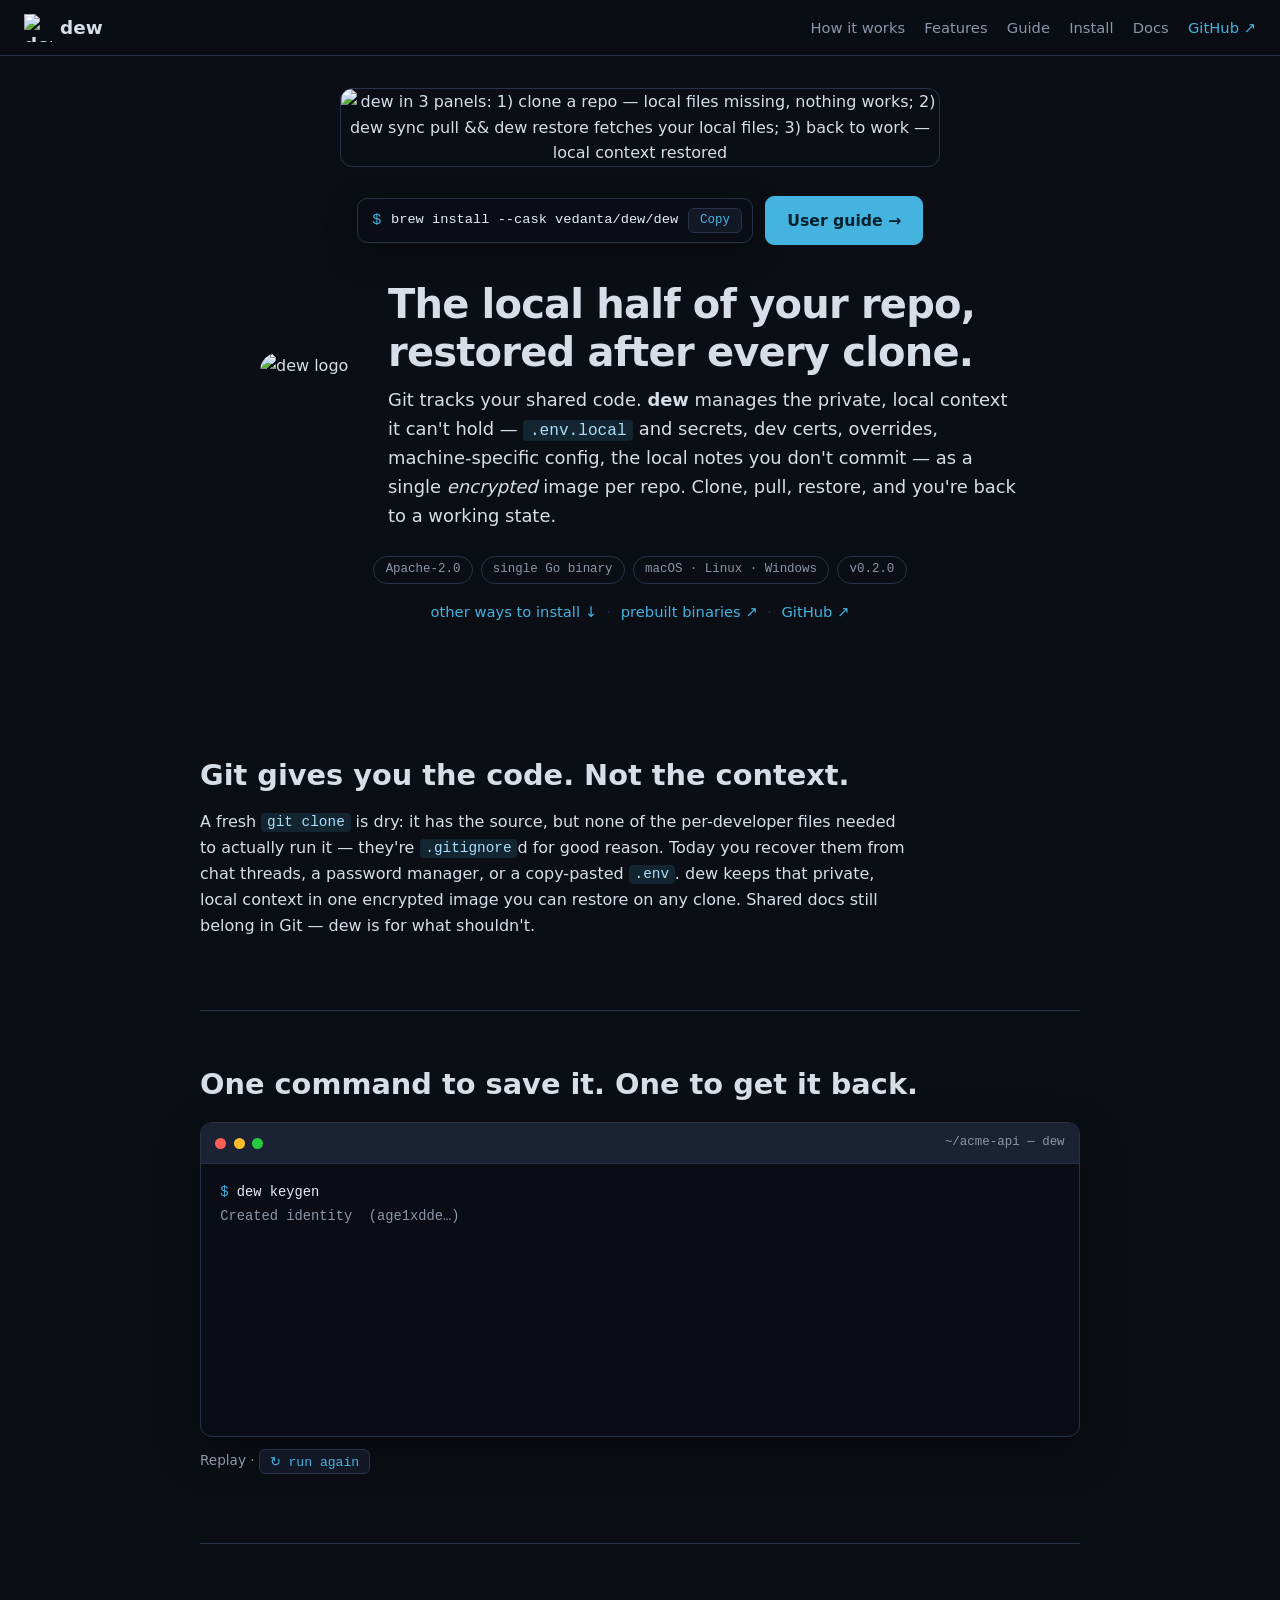
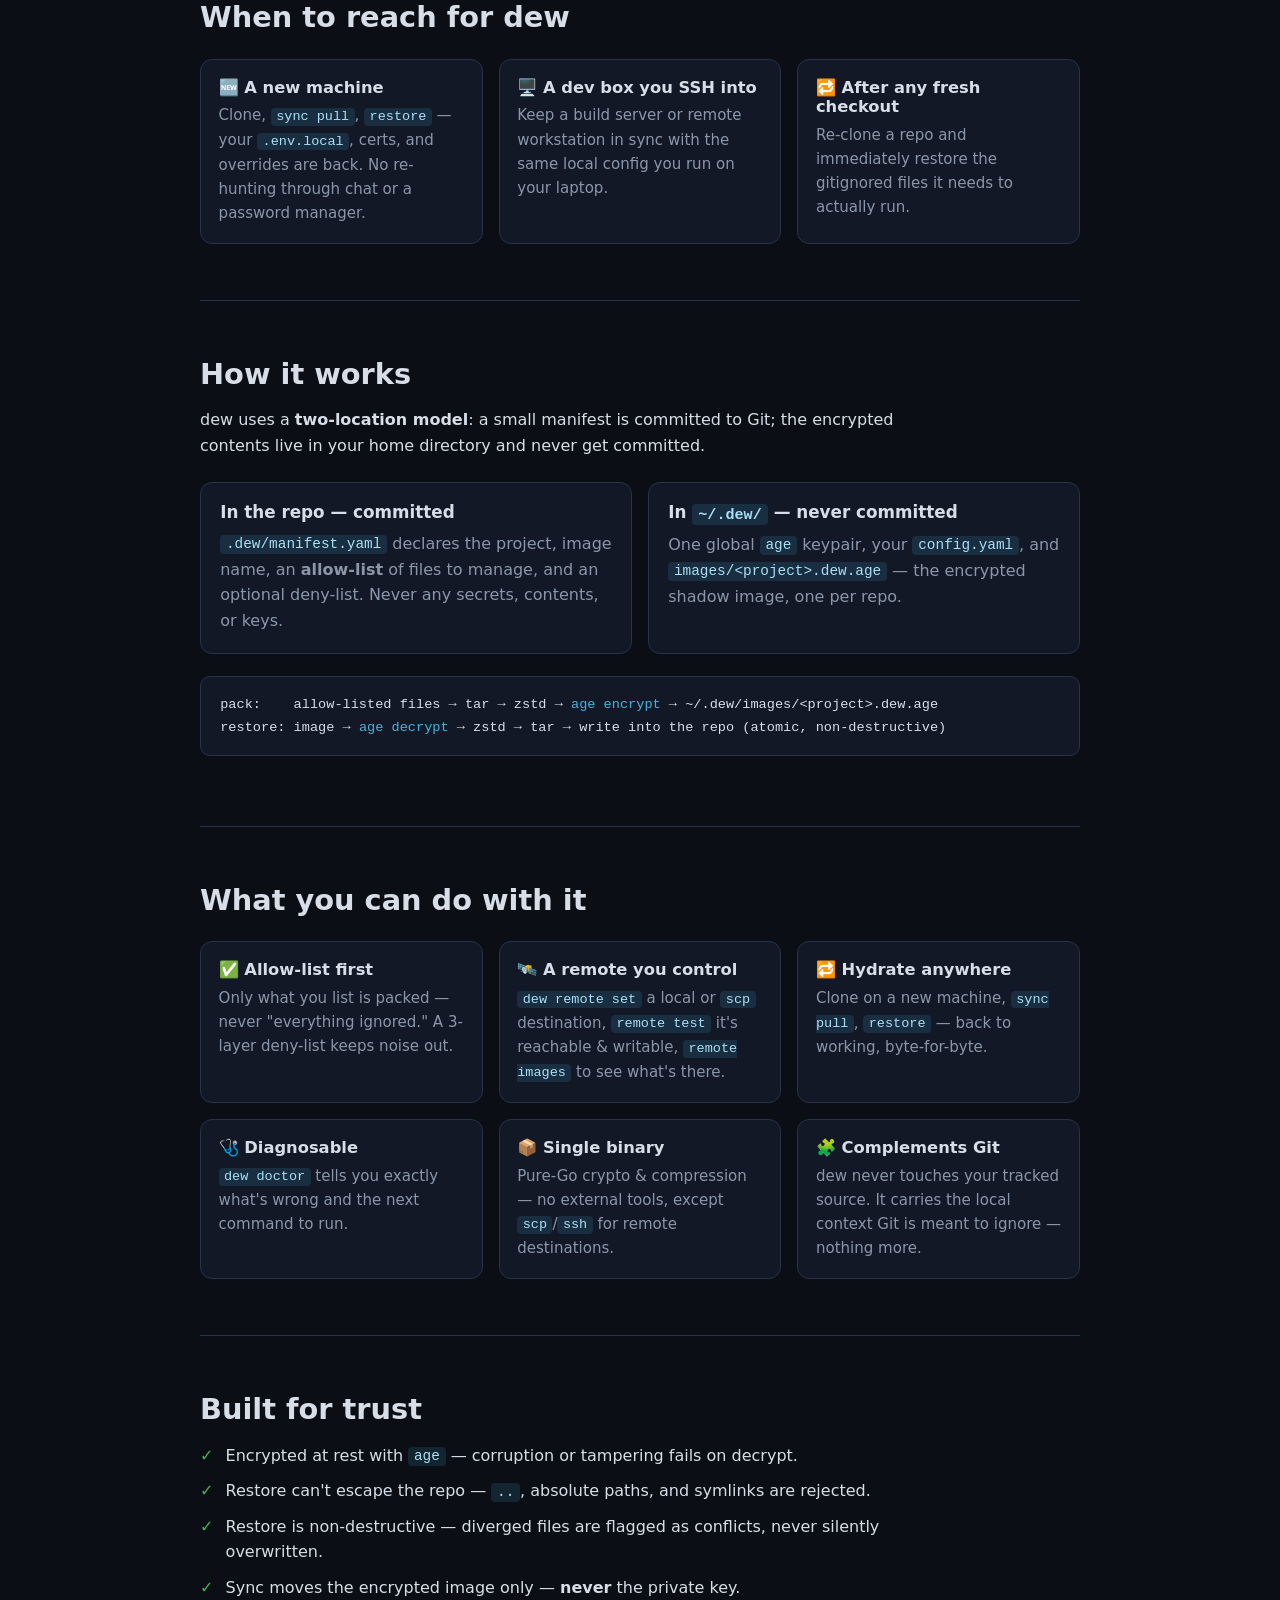
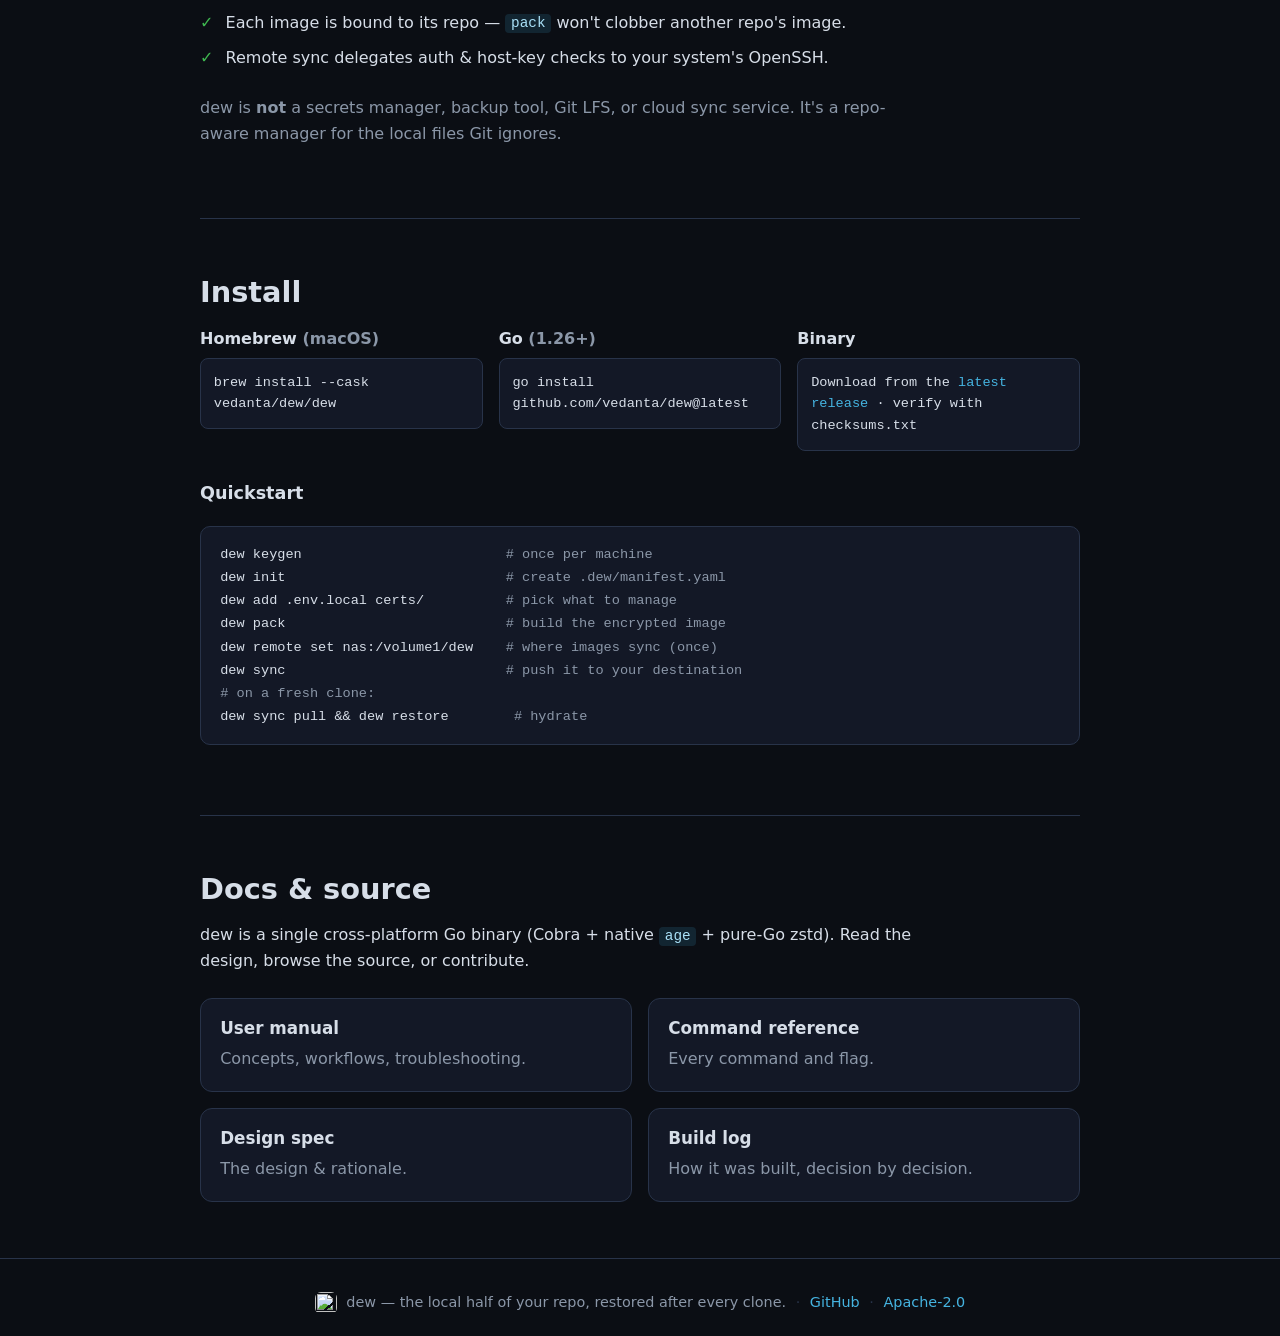
==== site/index.html @ e2c322eb "docs/site: calibrated "what dew manages" framing + when-to-use + clarity pass Apply the documentatio" ====
<!DOCTYPE html>
<html lang="en">
<head>
<meta charset="utf-8">
<meta name="viewport" content="width=device-width, initial-scale=1">
<title>dew — the local half of your repo, restored after every clone</title>
<meta name="description" content="dew is a local-first CLI that manages the private repository state Git intentionally ignores — .env.local, dev certs, overrides — as a single encrypted image per repo, so a fresh clone can be hydrated back to a working state.">
<meta property="og:title" content="dew — the local half of your repo">
<meta property="og:description" content="Manage the private local files Git intentionally ignores. Clone, sync pull, restore — fully hydrated.">
<meta property="og:image" content="assets/comic.png">
<meta property="og:type" content="website">
<link rel="icon" href="assets/dew.png">
<link rel="stylesheet" href="style.css">
</head>
<body>

<header class="nav">
  <a class="brand" href="#top">
    <img src="assets/dew.png" alt="dew" width="28" height="28">
    <span>dew</span>
  </a>
  <nav class="nav-links">
    <a href="#how">How it works</a>
    <a href="#features">Features</a>
    <a href="guide.html">Guide</a>
    <a href="#install">Install</a>
    <a href="#docs">Docs</a>
    <a class="ghost" href="https://github.com/vedanta/dew">GitHub ↗</a>
  </nav>
</header>

<main id="top">

  <!-- Hero: comic → buttons → logo + pitch -->
  <section class="hero">
    <img class="hero-comic" src="assets/comic.png" alt="dew in 3 panels: 1) clone a repo — local files missing, nothing works; 2) dew sync pull && dew restore fetches your local files; 3) back to work — local context restored">

    <div class="hero-cta">
      <div class="install-banner" role="group" aria-label="Install on macOS with Homebrew">
        <span class="ib-prompt">$</span>
        <code class="ib-cmd">brew install --cask vedanta/dew/dew</code>
        <button class="copy-btn" type="button" data-copy="brew install --cask vedanta/dew/dew" aria-label="Copy install command">Copy</button>
      </div>
      <a class="btn primary" href="guide.html">User guide →</a>
    </div>

    <div class="hero-id">
      <img class="hero-logo" src="assets/dew.png" alt="dew logo" width="104" height="104">
      <div class="hero-id-text">
        <h1>The local half of your repo,<br>restored after every clone.</h1>
        <p class="lede">
          Git tracks your shared code. <strong>dew</strong> manages the private,
          local context it can't hold — <code>.env.local</code> and secrets, dev
          certs, overrides, machine-specific config, the local notes you don't
          commit — as a single <em>encrypted</em> image per repo. Clone, pull,
          restore, and you're back to a working state.
        </p>
      </div>
    </div>

    <p class="badges">
      <span class="pill">Apache-2.0</span>
      <span class="pill">single Go binary</span>
      <span class="pill">macOS · Linux · Windows</span>
      <span class="pill" id="version-pill">v0.2.0</span>
    </p>
    <p class="hero-sub">
      <a href="#install">other ways to install ↓</a>
      <span class="dot">·</span>
      <a href="https://github.com/vedanta/dew/releases/latest">prebuilt binaries ↗</a>
      <span class="dot">·</span>
      <a href="https://github.com/vedanta/dew">GitHub ↗</a>
    </p>
  </section>

  <!-- Problem → solution -->
  <section class="band">
    <h2>Git gives you the code. Not the context.</h2>
    <p class="prose">
      A fresh <code>git clone</code> is dry: it has the source, but none of the
      per-developer files needed to actually run it — they're
      <code>.gitignore</code>d for good reason. Today you recover them from chat
      threads, a password manager, or a copy-pasted <code>.env</code>. dew keeps that
      private, local context in one encrypted image you can restore on any clone.
      Shared docs still belong in Git — dew is for what shouldn't.
    </p>
  </section>

  <!-- Terminal demo -->
  <section class="demo">
    <h2>One command to save it. One to get it back.</h2>
    <div class="terminal" id="demo" aria-label="dew workflow demo">
      <div class="term-bar"><span></span><span></span><span></span><span class="term-title">~/acme-api — dew</span></div>
      <pre class="term-body" data-lines='[
        {"p":"$ ","t":"dew keygen","c":"cmd"},
        {"t":"Created identity  (age1xdde…)","c":"out"},
        {"p":"$ ","t":"dew init && dew add .env.local certs/","c":"cmd"},
        {"t":"Created .dew/manifest.yaml  ·  added .env.local  ·  added certs/","c":"out"},
        {"p":"$ ","t":"dew pack","c":"cmd"},
        {"t":"Packed 4 paths → ~/.dew/images/acme-api.dew.age","c":"out"},
        {"p":"$ ","t":"dew remote set nas:/volume1/dew && dew sync","c":"cmd"},
        {"t":"Remote set to nas:/volume1/dew","c":"out"},
        {"t":"Pushed acme-api.dew.age → nas:/volume1/dew","c":"out"},
        {"t":"","c":"gap"},
        {"t":"# … on a fresh clone, another machine","c":"comment"},
        {"p":"$ ","t":"dew sync pull && dew restore","c":"cmd"},
        {"t":"Pulled acme-api.dew.age  ·  Restored: 4 written","c":"out"},
        {"p":"$ ","t":"dew doctor","c":"cmd"},
        {"t":"Repository fully hydrated.","c":"ok"}
      ]'></pre>
    </div>
    <p class="demo-note">Replay · <button class="replay" id="replay" type="button">↻ run again</button></p>
  </section>

  <!-- When to use it -->
  <section class="band">
    <h2>When to reach for dew</h2>
    <div class="grid">
      <div class="feature"><h3>🆕 A new machine</h3><p>Clone, <code>sync pull</code>, <code>restore</code> — your <code>.env.local</code>, certs, and overrides are back. No re-hunting through chat or a password manager.</p></div>
      <div class="feature"><h3>🖥️ A dev box you SSH into</h3><p>Keep a build server or remote workstation in sync with the same local config you run on your laptop.</p></div>
      <div class="feature"><h3>🔁 After any fresh checkout</h3><p>Re-clone a repo and immediately restore the gitignored files it needs to actually run.</p></div>
    </div>
  </section>

  <!-- How it works -->
  <section id="how" class="band">
    <h2>How it works</h2>
    <p class="prose">
      dew uses a <strong>two-location model</strong>: a small manifest is committed to
      Git; the encrypted contents live in your home directory and never get committed.
    </p>
    <div class="two-col">
      <div class="card">
        <h3>In the repo — committed</h3>
        <p><code>.dew/manifest.yaml</code> declares the project, image name, an
        <strong>allow-list</strong> of files to manage, and an optional deny-list.
        Never any secrets, contents, or keys.</p>
      </div>
      <div class="card">
        <h3>In <code>~/.dew/</code> — never committed</h3>
        <p>One global <code>age</code> keypair, your <code>config.yaml</code>, and
        <code>images/&lt;project&gt;.dew.age</code> — the encrypted shadow image, one per repo.</p>
      </div>
    </div>
    <pre class="pipeline">pack:    allow-listed files → tar → zstd → <span class="accent">age encrypt</span> → ~/.dew/images/&lt;project&gt;.dew.age
restore: image → <span class="accent">age decrypt</span> → zstd → tar → write into the repo (atomic, non-destructive)</pre>
  </section>

  <!-- Features -->
  <section id="features" class="band">
    <h2>What you can do with it</h2>
    <div class="grid">
      <div class="feature"><h3>✅ Allow-list first</h3><p>Only what you list is packed — never "everything ignored." A 3-layer deny-list keeps noise out.</p></div>
      <div class="feature"><h3>🛰️ A remote you control</h3><p><code>dew remote set</code> a local or <code>scp</code> destination, <code>remote test</code> it's reachable &amp; writable, <code>remote images</code> to see what's there.</p></div>
      <div class="feature"><h3>🔁 Hydrate anywhere</h3><p>Clone on a new machine, <code>sync pull</code>, <code>restore</code> — back to working, byte-for-byte.</p></div>
      <div class="feature"><h3>🩺 Diagnosable</h3><p><code>dew doctor</code> tells you exactly what's wrong and the next command to run.</p></div>
      <div class="feature"><h3>📦 Single binary</h3><p>Pure-Go crypto &amp; compression — no external tools, except <code>scp</code>/<code>ssh</code> for remote destinations.</p></div>
      <div class="feature"><h3>🧩 Complements Git</h3><p>dew never touches your tracked source. It carries the local context Git is meant to ignore — nothing more.</p></div>
    </div>
  </section>

  <!-- Security -->
  <section id="security" class="band security">
    <h2>Built for trust</h2>
    <ul class="checks">
      <li>Encrypted at rest with <code>age</code> — corruption or tampering fails on decrypt.</li>
      <li>Restore can't escape the repo — <code>..</code>, absolute paths, and symlinks are rejected.</li>
      <li>Restore is non-destructive — diverged files are flagged as conflicts, never silently overwritten.</li>
      <li>Sync moves the encrypted image only — <strong>never</strong> the private key.</li>
      <li>Each image is bound to its repo — <code>pack</code> won't clobber another repo's image.</li>
      <li>Remote sync delegates auth &amp; host-key checks to your system's OpenSSH.</li>
    </ul>
    <p class="prose muted">dew is <strong>not</strong> a secrets manager, backup tool, Git LFS, or cloud sync service. It's a repo-aware manager for the local files Git ignores.</p>
  </section>

  <!-- Install -->
  <section id="install" class="band">
    <h2>Install</h2>
    <div class="install-grid">
      <div class="install">
        <h3>Homebrew <span class="muted">(macOS)</span></h3>
        <pre>brew install --cask vedanta/dew/dew</pre>
      </div>
      <div class="install">
        <h3>Go <span class="muted">(1.26+)</span></h3>
        <pre>go install github.com/vedanta/dew@latest</pre>
      </div>
      <div class="install">
        <h3>Binary</h3>
        <pre>Download from the <a href="https://github.com/vedanta/dew/releases/latest">latest release</a> · verify with checksums.txt</pre>
      </div>
    </div>
    <h3 class="qs">Quickstart</h3>
    <pre class="pipeline">dew keygen                         <span class="comment"># once per machine</span>
dew init                           <span class="comment"># create .dew/manifest.yaml</span>
dew add .env.local certs/          <span class="comment"># pick what to manage</span>
dew pack                           <span class="comment"># build the encrypted image</span>
dew remote set nas:/volume1/dew    <span class="comment"># where images sync (once)</span>
dew sync                           <span class="comment"># push it to your destination</span>
<span class="comment"># on a fresh clone:</span>
dew sync pull &amp;&amp; dew restore        <span class="comment"># hydrate</span></pre>
  </section>

  <!-- Docs & source -->
  <section id="docs" class="band developers">
    <h2>Docs &amp; source</h2>
    <p class="prose">dew is a single cross-platform Go binary (Cobra + native <code>age</code> + pure-Go zstd). Read the design, browse the source, or contribute.</p>
    <div class="dev-links">
      <a class="card" href="https://github.com/vedanta/dew/blob/main/docs/USER-MANUAL.md"><h3>User manual</h3><p>Concepts, workflows, troubleshooting.</p></a>
      <a class="card" href="https://github.com/vedanta/dew/blob/main/docs/COMMANDS.md"><h3>Command reference</h3><p>Every command and flag.</p></a>
      <a class="card" href="https://github.com/vedanta/dew/blob/main/docs/design.md"><h3>Design spec</h3><p>The design &amp; rationale.</p></a>
      <a class="card" href="https://github.com/vedanta/dew/blob/main/docs/BUILDLOG.md"><h3>Build log</h3><p>How it was built, decision by decision.</p></a>
    </div>
  </section>

</main>

<footer class="footer">
  <img src="assets/dew.png" alt="" width="22" height="22">
  <span>dew — the local half of your repo, restored after every clone.</span>
  <span class="dot">·</span>
  <a href="https://github.com/vedanta/dew">GitHub</a>
  <span class="dot">·</span>
  <a href="https://github.com/vedanta/dew/blob/main/LICENSE">Apache-2.0</a>
</footer>

<script src="terminal.js"></script>
</body>
</html>
---- site/style.css ----
:root {
  --bg: #0b0e14;
  --surface: #131826;
  --surface-2: #1b2233;
  --border: #283349;
  --text: #d7dee8;
  --muted: #8b97a8;
  --accent: #45b3e0;
  --accent-soft: rgba(69, 179, 224, 0.14);
  --ok: #3fb950;
  --mono: ui-monospace, "SF Mono", SFMono-Regular, Menlo, Consolas, monospace;
  --sans: system-ui, -apple-system, "Segoe UI", Roboto, Helvetica, Arial, sans-serif;
}

* { box-sizing: border-box; }

html { scroll-behavior: smooth; }

body {
  margin: 0;
  background: var(--bg);
  color: var(--text);
  font-family: var(--sans);
  line-height: 1.6;
  -webkit-font-smoothing: antialiased;
  overflow-x: clip; /* guard against any horizontal scroll; sticky-safe (unlike overflow:hidden) */
}

img { max-width: 100%; height: auto; }
a { color: var(--accent); text-decoration: none; }
a:hover { text-decoration: underline; }
code { font-family: var(--mono); font-size: 0.9em; color: #a9e0f7; background: var(--accent-soft); padding: 0.1em 0.4em; border-radius: 4px; overflow-wrap: anywhere; }
h1, h2, h3 { line-height: 1.2; }

/* Nav */
.nav {
  position: sticky; top: 0; z-index: 10;
  display: flex; align-items: center; justify-content: space-between;
  padding: 0.8rem 1.5rem;
  background: rgba(11, 14, 20, 0.85);
  backdrop-filter: blur(8px);
  border-bottom: 1px solid var(--border);
}
.brand { display: flex; align-items: center; gap: 0.5rem; font-weight: 700; font-size: 1.15rem; color: var(--text); }
.brand:hover { text-decoration: none; }
.nav-links { display: flex; gap: 1.2rem; align-items: center; font-size: 0.92rem; }
.nav-links a { color: var(--muted); }
.nav-links a:hover { color: var(--text); text-decoration: none; }
.nav-links .ghost { color: var(--accent); }

/* Layout */
main { max-width: 920px; margin: 0 auto; padding: 0 1.25rem; }
section { padding: 3.5rem 0; border-bottom: 1px solid var(--border); }
section:last-child { border-bottom: none; }
h2 { font-size: 1.8rem; margin: 0 0 1rem; }
.prose { max-width: 70ch; color: var(--text); }
.muted { color: var(--muted); }
.accent { color: var(--accent); }
.comment { color: var(--muted); }

/* Hero: comic → buttons → logo + pitch */
.hero { text-align: center; padding-top: 2rem; border-bottom: none; }
.hero-comic { display: block; width: 100%; max-width: 600px; height: auto; margin: 0 auto 1.8rem; border-radius: 12px; border: 1px solid var(--border); }

.hero-cta { display: flex; gap: 0.8rem; justify-content: center; align-items: center; flex-wrap: wrap; margin-bottom: 2.2rem; }
.hero-cta .install-banner { margin: 0; }   /* in a flex row, auto-margins would push the buttons apart */
.hero-cta .btn { padding-top: 0.7rem; padding-bottom: 0.7rem; }   /* ~match the install banner's height */
.btn { display: inline-flex; align-items: center; padding: 0.62rem 1.3rem; border-radius: 9px; border: 1px solid var(--border); background: var(--surface); color: var(--text); font-weight: 600; font-size: 0.98rem; }
.btn:hover { border-color: var(--accent); text-decoration: none; }
.btn.primary { background: var(--accent); color: #04222e; border-color: var(--accent); }
.btn.primary:hover { filter: brightness(1.08); }

.hero-id { display: flex; align-items: center; justify-content: center; gap: 1.5rem; max-width: 760px; margin: 0 auto; text-align: left; }
.hero-logo { image-rendering: pixelated; border-radius: 18px; flex: none; }
.hero-id h1 { font-size: clamp(1.6rem, 3.6vw, 2.5rem); margin: 0 0 0.6rem; letter-spacing: -0.02em; }
.hero-id .lede { margin: 0; }
.lede { max-width: 60ch; margin: 0 auto 1.8rem; font-size: 1.12rem; color: var(--text); }
/* Install banner (hero, macOS-primary) */
.install-banner {
  display: inline-flex; align-items: center; gap: 0.6rem;
  background: #0a0d15; border: 1px solid var(--border); border-radius: 10px;
  padding: 0.55rem 0.6rem 0.55rem 0.9rem; margin: 0 auto;
  font-family: var(--mono); font-size: 0.95rem; max-width: 100%;
  box-shadow: 0 10px 30px rgba(0,0,0,0.35);
}
.ib-prompt { color: var(--accent); }
.ib-cmd { background: none; color: #e7edf5; padding: 0; white-space: nowrap; overflow-x: auto; min-width: 0; }
.copy-btn {
  font-family: var(--mono); font-size: 0.78rem; cursor: pointer;
  background: var(--surface); color: var(--accent); border: 1px solid var(--border);
  border-radius: 6px; padding: 0.3rem 0.7rem; white-space: nowrap;
}
.copy-btn:hover { border-color: var(--accent); }
.copy-btn.copied { color: var(--ok); border-color: var(--ok); }
.hero-sub { color: var(--muted); font-size: 0.92rem; margin: 1rem 0 1.4rem; }
.hero-sub .dot { color: var(--border); margin: 0 0.3rem; }

.badges { margin-top: 1.6rem; display: flex; gap: 0.5rem; justify-content: center; flex-wrap: wrap; }
.pill { font-family: var(--mono); font-size: 0.78rem; color: var(--muted); border: 1px solid var(--border); border-radius: 999px; padding: 0.2rem 0.7rem; }

/* Bands */
.band h2 { text-align: left; }
.two-col, .grid, .install-grid, .dev-links { display: grid; gap: 1rem; }
.two-col { grid-template-columns: 1fr 1fr; margin-top: 1.5rem; }
.grid { grid-template-columns: repeat(3, 1fr); margin-top: 1.5rem; }
.install-grid { grid-template-columns: repeat(3, 1fr); margin: 1.2rem 0 2rem; }
.dev-links { grid-template-columns: repeat(2, 1fr); margin-top: 1.5rem; }

.card {
  background: var(--surface); border: 1px solid var(--border); border-radius: 12px; padding: 1.2rem;
}
.card h3 { margin: 0 0 0.5rem; font-size: 1.05rem; }
.card p { margin: 0; color: var(--muted); }
a.card { color: var(--text); display: block; }
a.card:hover { border-color: var(--accent); text-decoration: none; }

.feature { background: var(--surface); border: 1px solid var(--border); border-radius: 12px; padding: 1.1rem; }
.feature h3 { margin: 0 0 0.4rem; font-size: 1.02rem; }
.feature p { margin: 0; color: var(--muted); font-size: 0.94rem; }

.security .checks { list-style: none; padding: 0; margin: 1rem 0 1.5rem; max-width: 75ch; }
.security .checks li { position: relative; padding-left: 1.6rem; margin-bottom: 0.6rem; }
.security .checks li::before { content: "✓"; position: absolute; left: 0; color: var(--ok); font-weight: 700; }

/* Code / pipeline blocks */
.pipeline {
  font-family: var(--mono); font-size: 0.85rem; line-height: 1.7;
  background: var(--surface); border: 1px solid var(--border); border-radius: 10px;
  padding: 1rem 1.2rem; overflow-x: auto; margin-top: 1.4rem; color: var(--text);
}
.install { min-width: 0; }   /* let 1fr columns shrink; don't widen the grid to fit a long line */
.install pre {
  font-family: var(--mono); font-size: 0.85rem; background: var(--surface);
  border: 1px solid var(--border); border-radius: 8px; padding: 0.8rem; margin: 0;
  white-space: pre-wrap; overflow-wrap: anywhere;   /* wrap long commands/links instead of overflowing */
}
.install h3 { font-size: 1rem; margin: 0 0 0.6rem; }
.qs { margin: 0.5rem 0 0; font-size: 1.1rem; }

/* Terminal demo */
.demo { text-align: left; }
.terminal {
  background: #0a0d15; border: 1px solid var(--border); border-radius: 12px;
  overflow: hidden; margin-top: 1.3rem; box-shadow: 0 16px 40px rgba(0,0,0,0.4);
}
.term-bar { display: flex; align-items: center; gap: 0.45rem; padding: 0.6rem 0.9rem; background: var(--surface-2); border-bottom: 1px solid var(--border); }
.term-bar > span:not(.term-title) { width: 11px; height: 11px; border-radius: 50%; background: #3a4356; }
.term-bar > span:nth-child(1) { background: #ff5f56; }
.term-bar > span:nth-child(2) { background: #ffbd2e; }
.term-bar > span:nth-child(3) { background: #27c93f; }
.term-title { margin-left: auto; font-family: var(--mono); font-size: 0.78rem; color: var(--muted); }
.term-body {
  margin: 0; padding: 1.1rem 1.2rem; font-family: var(--mono); font-size: 0.86rem;
  line-height: 1.7; min-height: 17rem; white-space: pre-wrap; word-break: break-word;
}
.term-body .cmd { color: #e7edf5; }
.term-body .prompt { color: var(--accent); }
.term-body .out { color: var(--muted); }
.term-body .comment { color: #5f6b7e; }
.term-body .ok { color: var(--ok); font-weight: 600; }
.term-body .cursor { color: var(--accent); }
.demo-note { color: var(--muted); font-size: 0.85rem; margin-top: 0.8rem; }
.replay { font-family: var(--mono); font-size: 0.82rem; background: var(--surface); color: var(--accent); border: 1px solid var(--border); border-radius: 6px; padding: 0.2rem 0.6rem; cursor: pointer; }
.replay:hover { border-color: var(--accent); }

/* Guide page */
.guide-intro { text-align: center; padding-top: 2.5rem; border-bottom: none; }
.guide-intro h1 { font-size: clamp(1.8rem, 4vw, 2.6rem); margin: 0.3rem 0 1rem; letter-spacing: -0.02em; }
.scenario-pick { grid-template-columns: repeat(3, 1fr); display: grid; gap: 1rem; margin-top: 1.6rem; text-align: left; }
.scenario-pick .card span { display: block; color: var(--muted); font-size: 0.9rem; margin-top: 0.3rem; }
.callout { border-left: 3px solid var(--accent); background: var(--accent-soft); border-radius: 8px; padding: 0.8rem 1rem; margin: 1.2rem 0; }
.callout.warn { border-left-color: #e0a23c; background: rgba(224, 162, 60, 0.12); }
.subhead { font-size: 1.1rem; margin: 1.6rem 0 0.4rem; color: var(--text); }

/* Tables (guide reference + troubleshooting) */
table { border-collapse: collapse; width: 100%; margin-top: 1.2rem; font-size: 0.92rem; }
th, td { text-align: left; padding: 0.5rem 0.7rem; border-bottom: 1px solid var(--border); vertical-align: top; }
th { color: var(--muted); font-weight: 600; }

/* Footer */
.footer {
  display: flex; align-items: center; justify-content: center; gap: 0.6rem; flex-wrap: wrap;
  padding: 2rem 1rem; color: var(--muted); font-size: 0.9rem; border-top: 1px solid var(--border);
}
.footer img { image-rendering: pixelated; border-radius: 6px; }
.footer .dot { color: var(--border); }

/* Responsive */
@media (max-width: 720px) {
  .nav-links { gap: 0.8rem; font-size: 0.82rem; }
  .nav-links a:not(.ghost) { display: none; }
  .two-col, .grid, .install-grid, .dev-links { grid-template-columns: 1fr; }
  .hero-id { flex-direction: column; text-align: center; gap: 0.9rem; }
  .hero-id .lede { margin: 0 auto; }
}
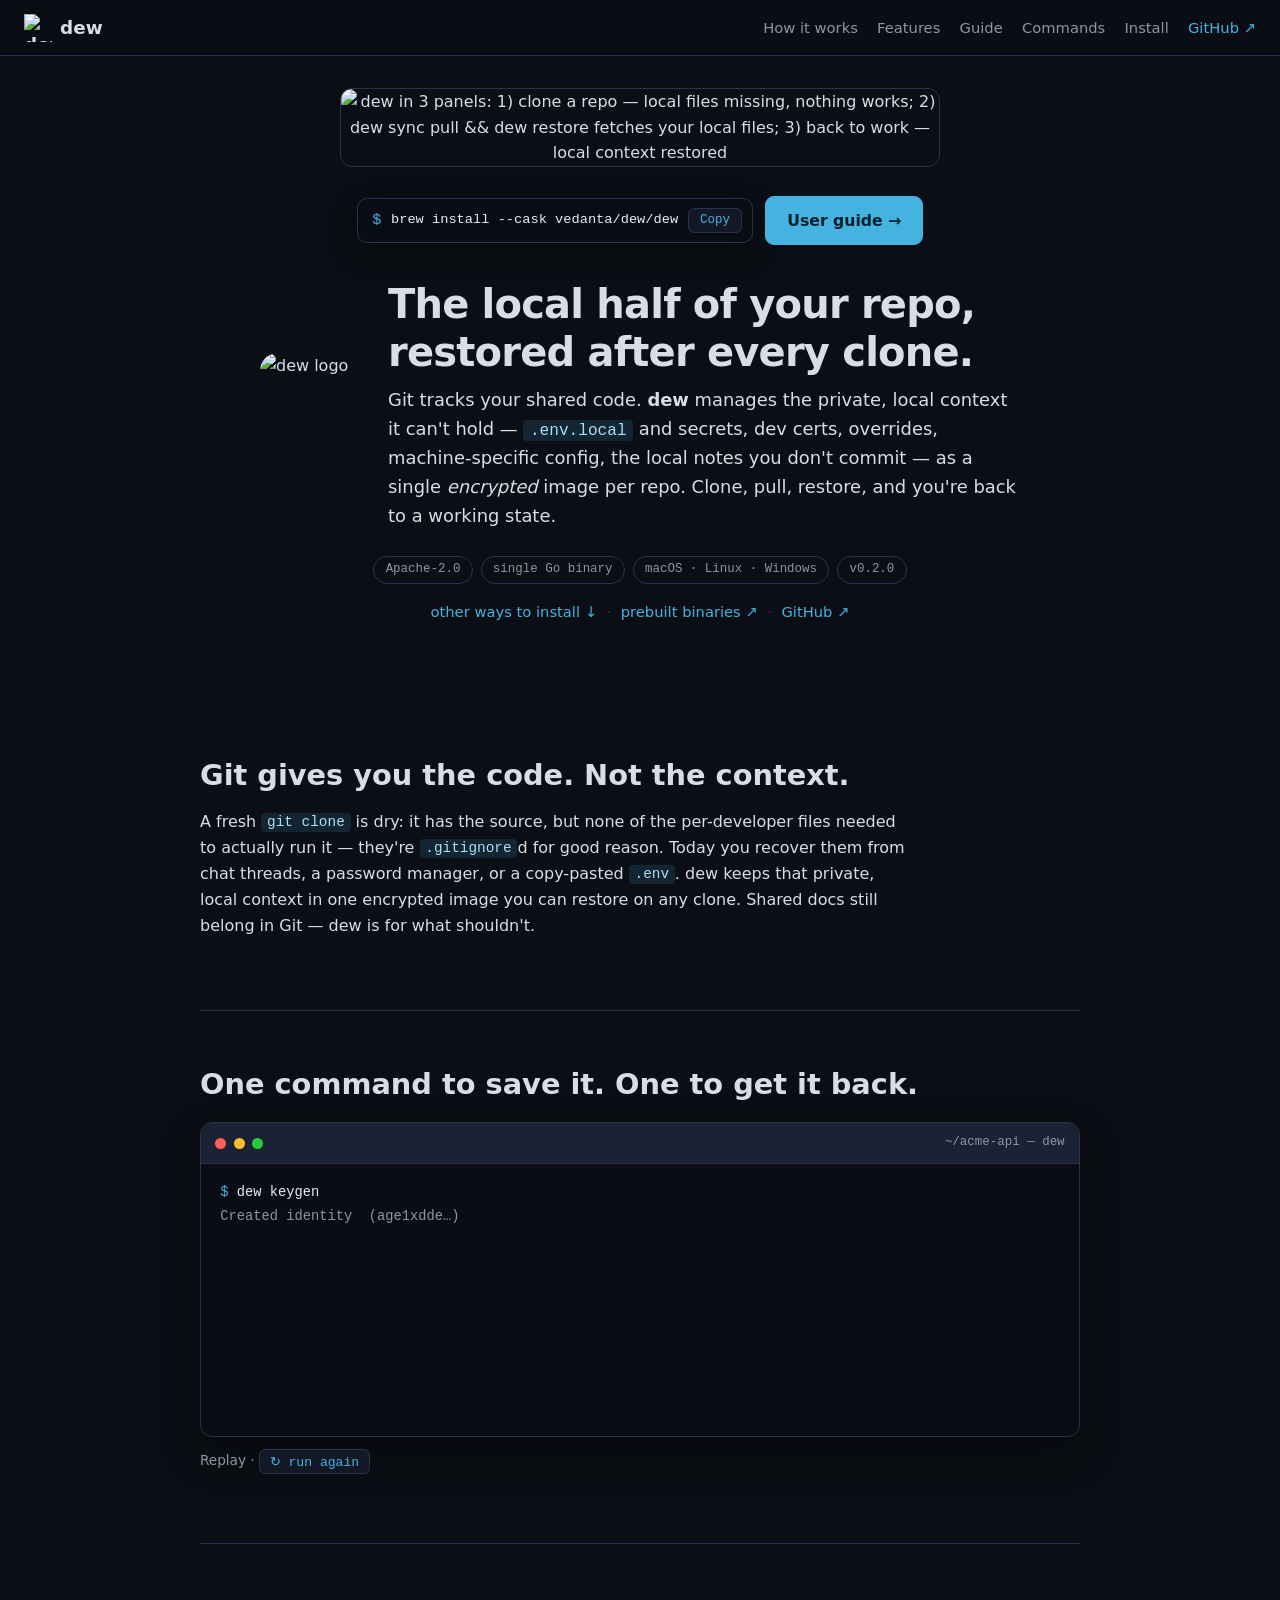
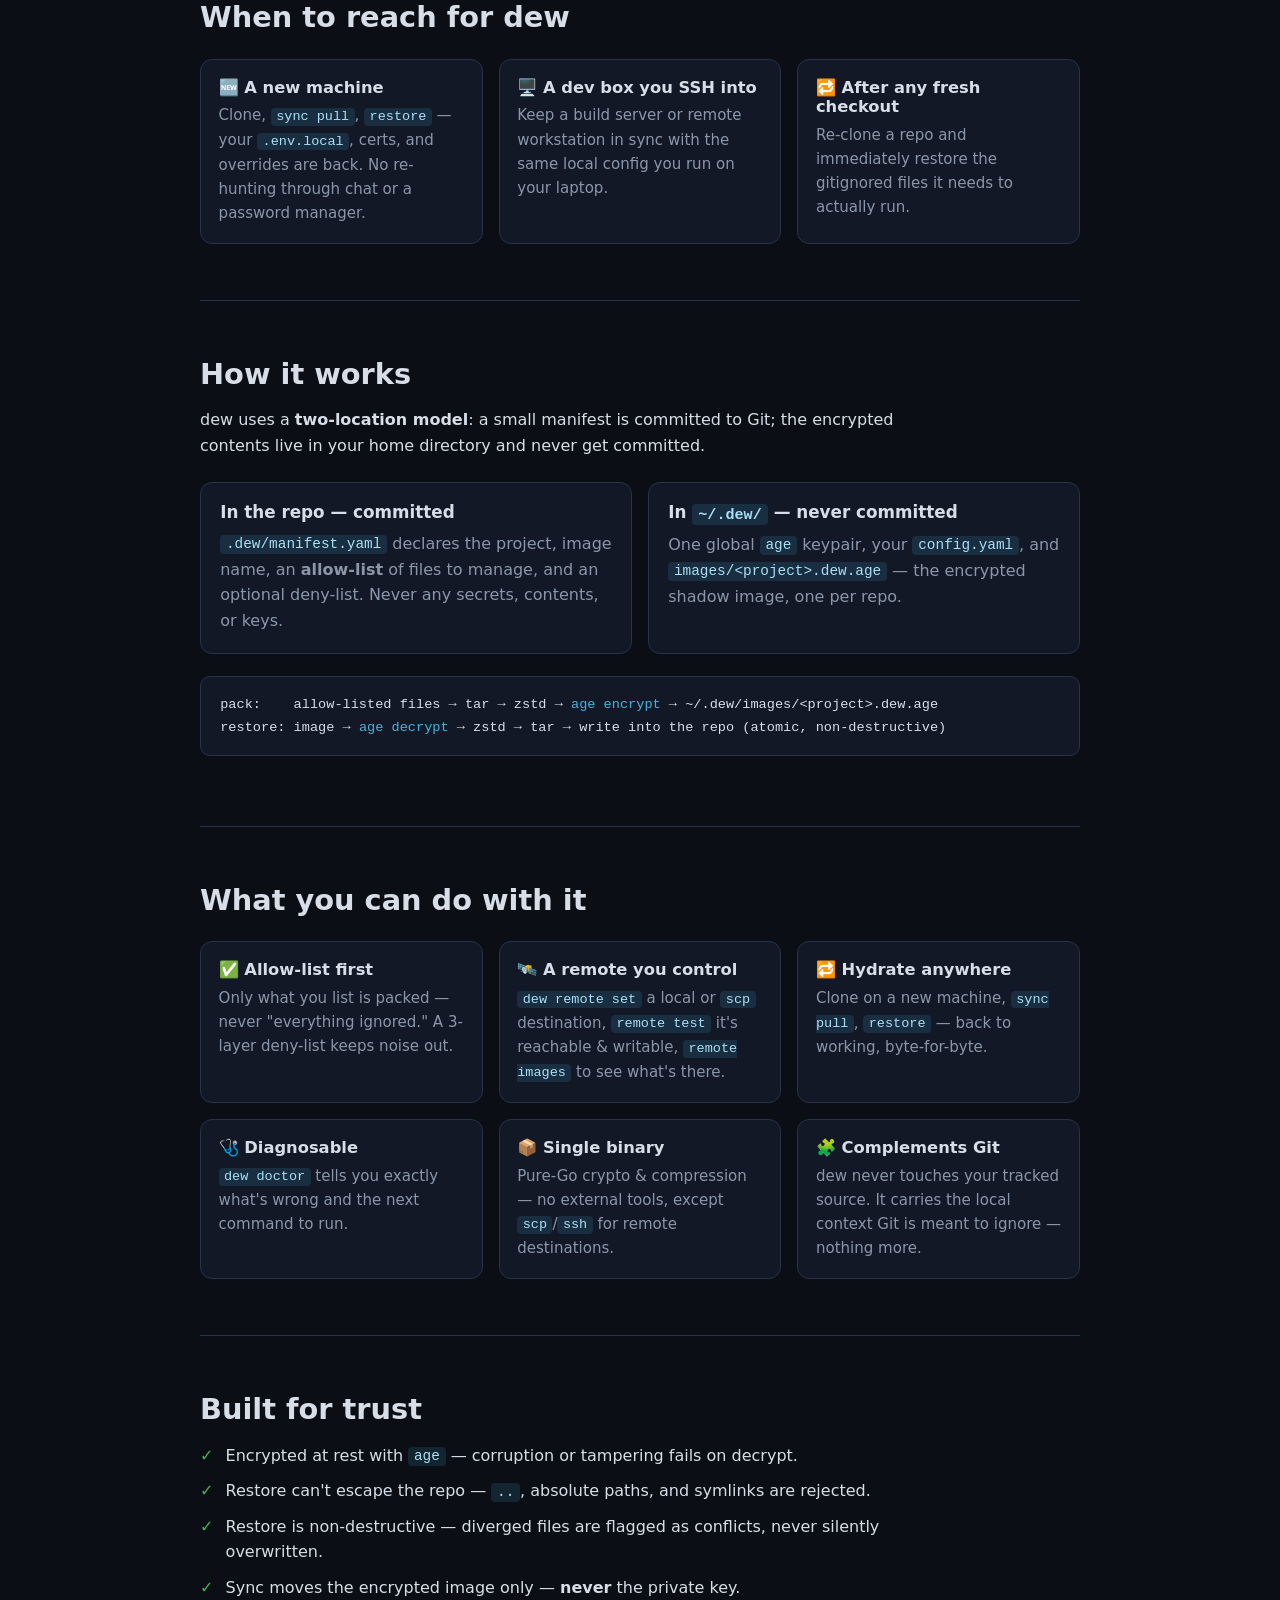
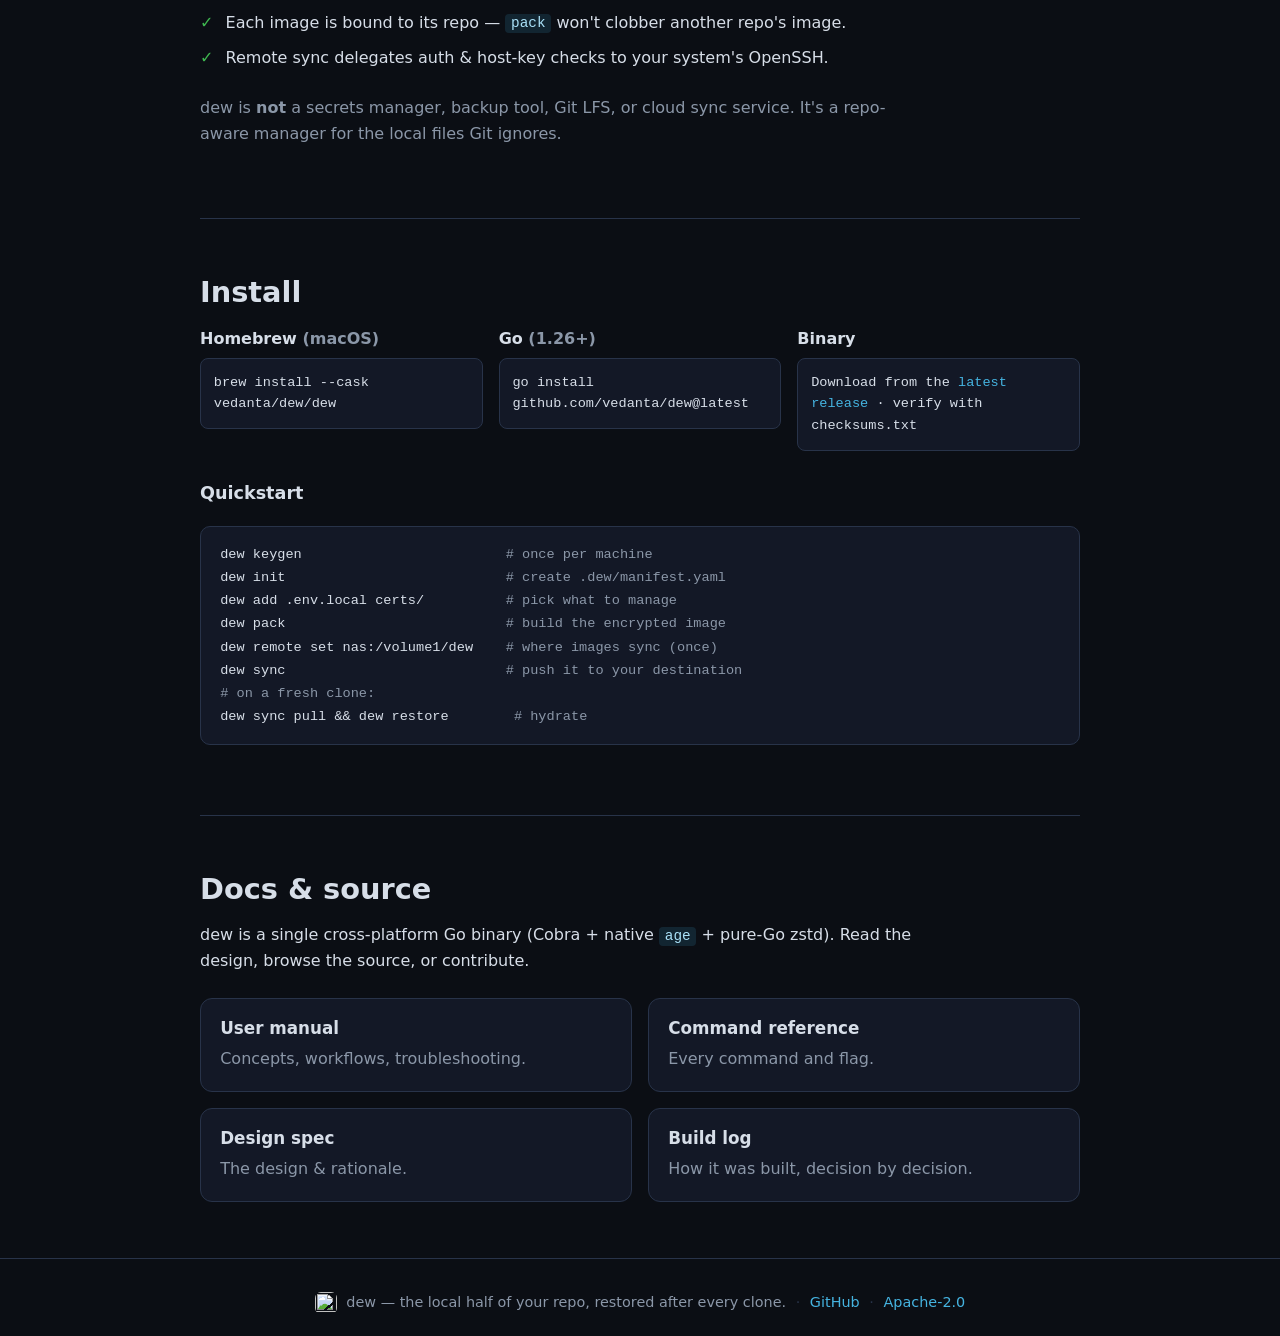
==== commit 1cb27cc6: "site: add a comprehensive command-reference page New site/commands.html — every command, grouped lik" ====
--- a/site/index.html
+++ b/site/index.html
@@ -23,8 +23,8 @@
     <a href="#how">How it works</a>
     <a href="#features">Features</a>
     <a href="guide.html">Guide</a>
+    <a href="commands.html">Commands</a>
     <a href="#install">Install</a>
-    <a href="#docs">Docs</a>
     <a class="ghost" href="https://github.com/vedanta/dew">GitHub ↗</a>
   </nav>
 </header>
--- a/site/style.css
+++ b/site/style.css
@@ -172,6 +172,19 @@
 .callout.warn { border-left-color: #e0a23c; background: rgba(224, 162, 60, 0.12); }
 .subhead { font-size: 1.1rem; margin: 1.6rem 0 0.4rem; color: var(--text); }
 
+/* Command reference */
+.toc { display: grid; grid-template-columns: repeat(5, 1fr); gap: 1rem; margin-top: 1.6rem; text-align: left; }
+.toc h4 { margin: 0 0 0.5rem; font-size: 0.9rem; color: var(--muted); font-weight: 600; }
+.toc ul { list-style: none; padding: 0; margin: 0; }
+.toc li { margin: 0.25rem 0; font-family: var(--mono); font-size: 0.85rem; }
+.cmdref .cmd { border-top: 1px solid var(--border); padding: 1.5rem 0 0.4rem; }
+.cmdref > .cmd:first-of-type, .cmdref .muted + .cmd { border-top: none; }
+.cmd h3 { font-family: var(--mono); font-size: 1.05rem; margin: 0 0 0.5rem; color: var(--text); scroll-margin-top: 72px; }
+.cmd .desc { color: var(--text); max-width: 78ch; margin: 0 0 0.7rem; }
+.cmd .meta { color: var(--muted); font-size: 0.9rem; margin: 0.5rem 0 0; }
+.cmd .callout { margin: 0.9rem 0 0; }
+.cmd table { margin: 0.4rem 0; }
+
 /* Tables (guide reference + troubleshooting) */
 table { border-collapse: collapse; width: 100%; margin-top: 1.2rem; font-size: 0.92rem; }
 th, td { text-align: left; padding: 0.5rem 0.7rem; border-bottom: 1px solid var(--border); vertical-align: top; }
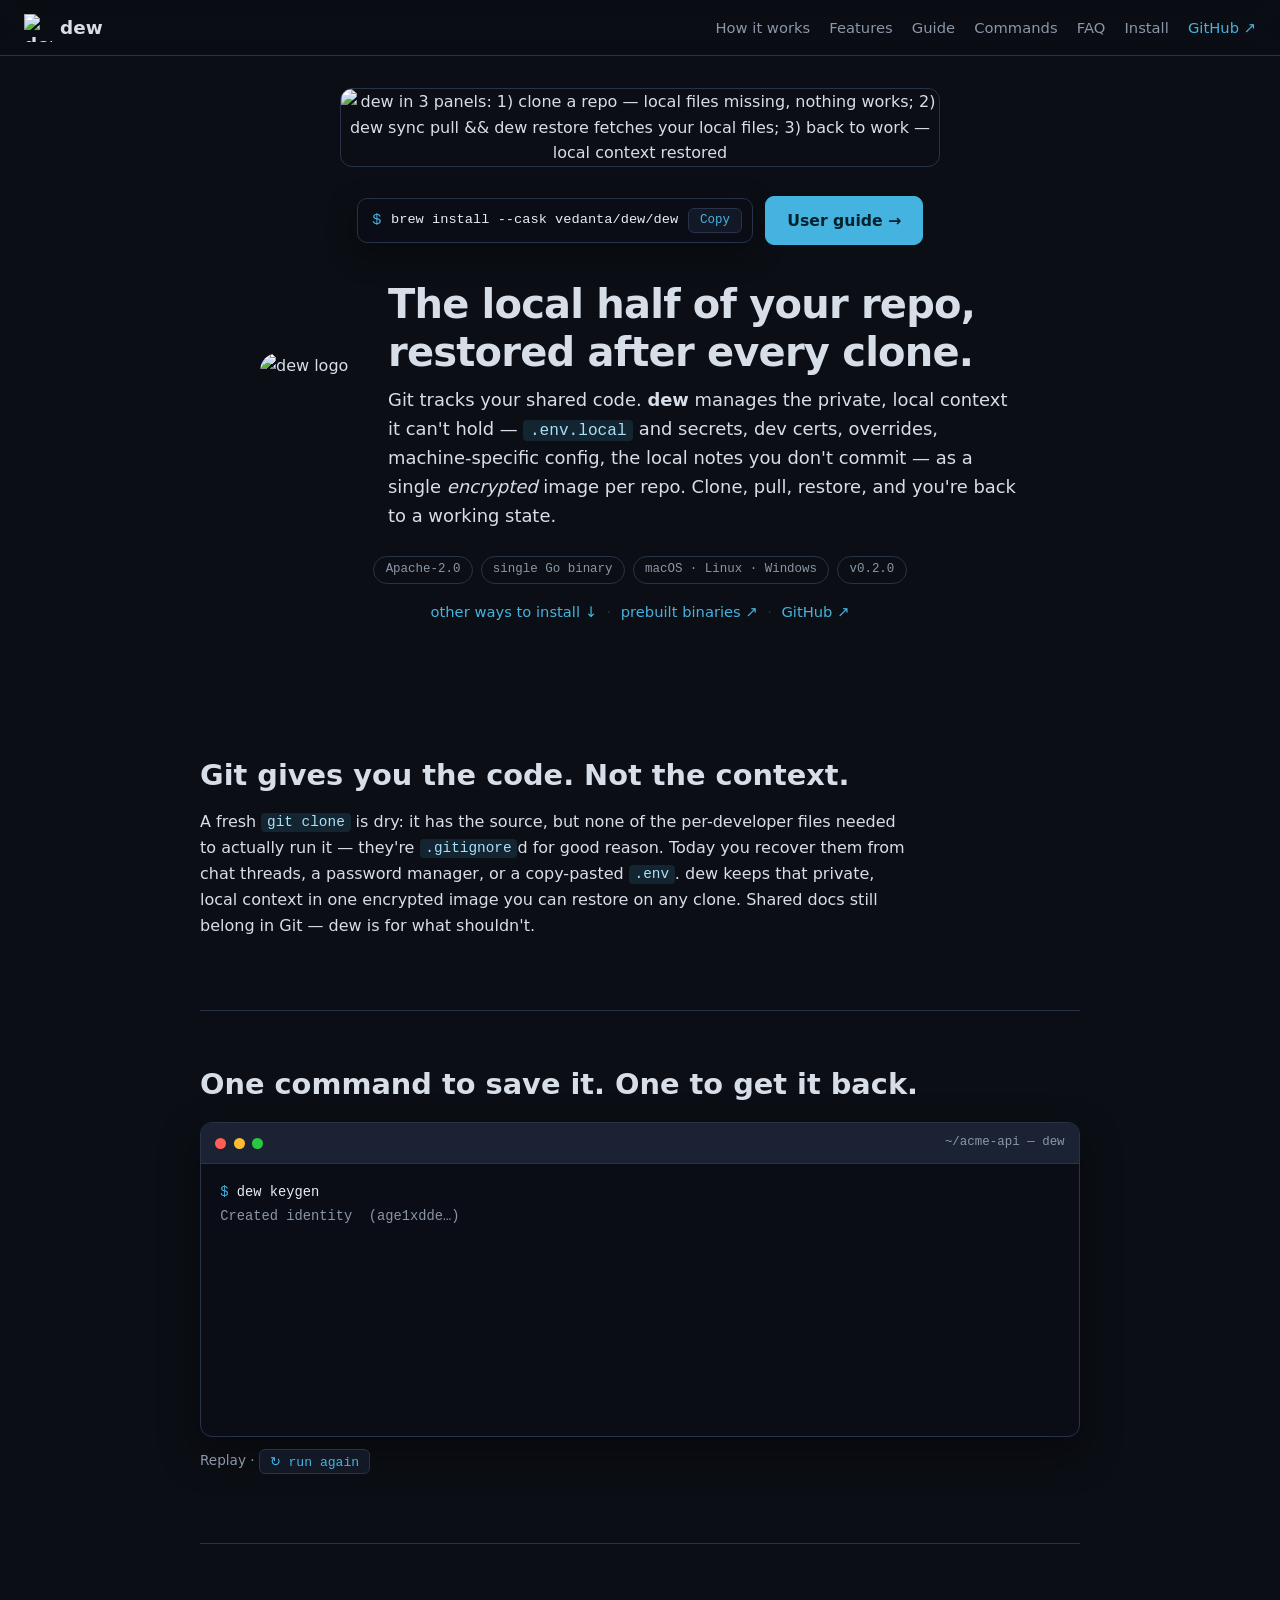
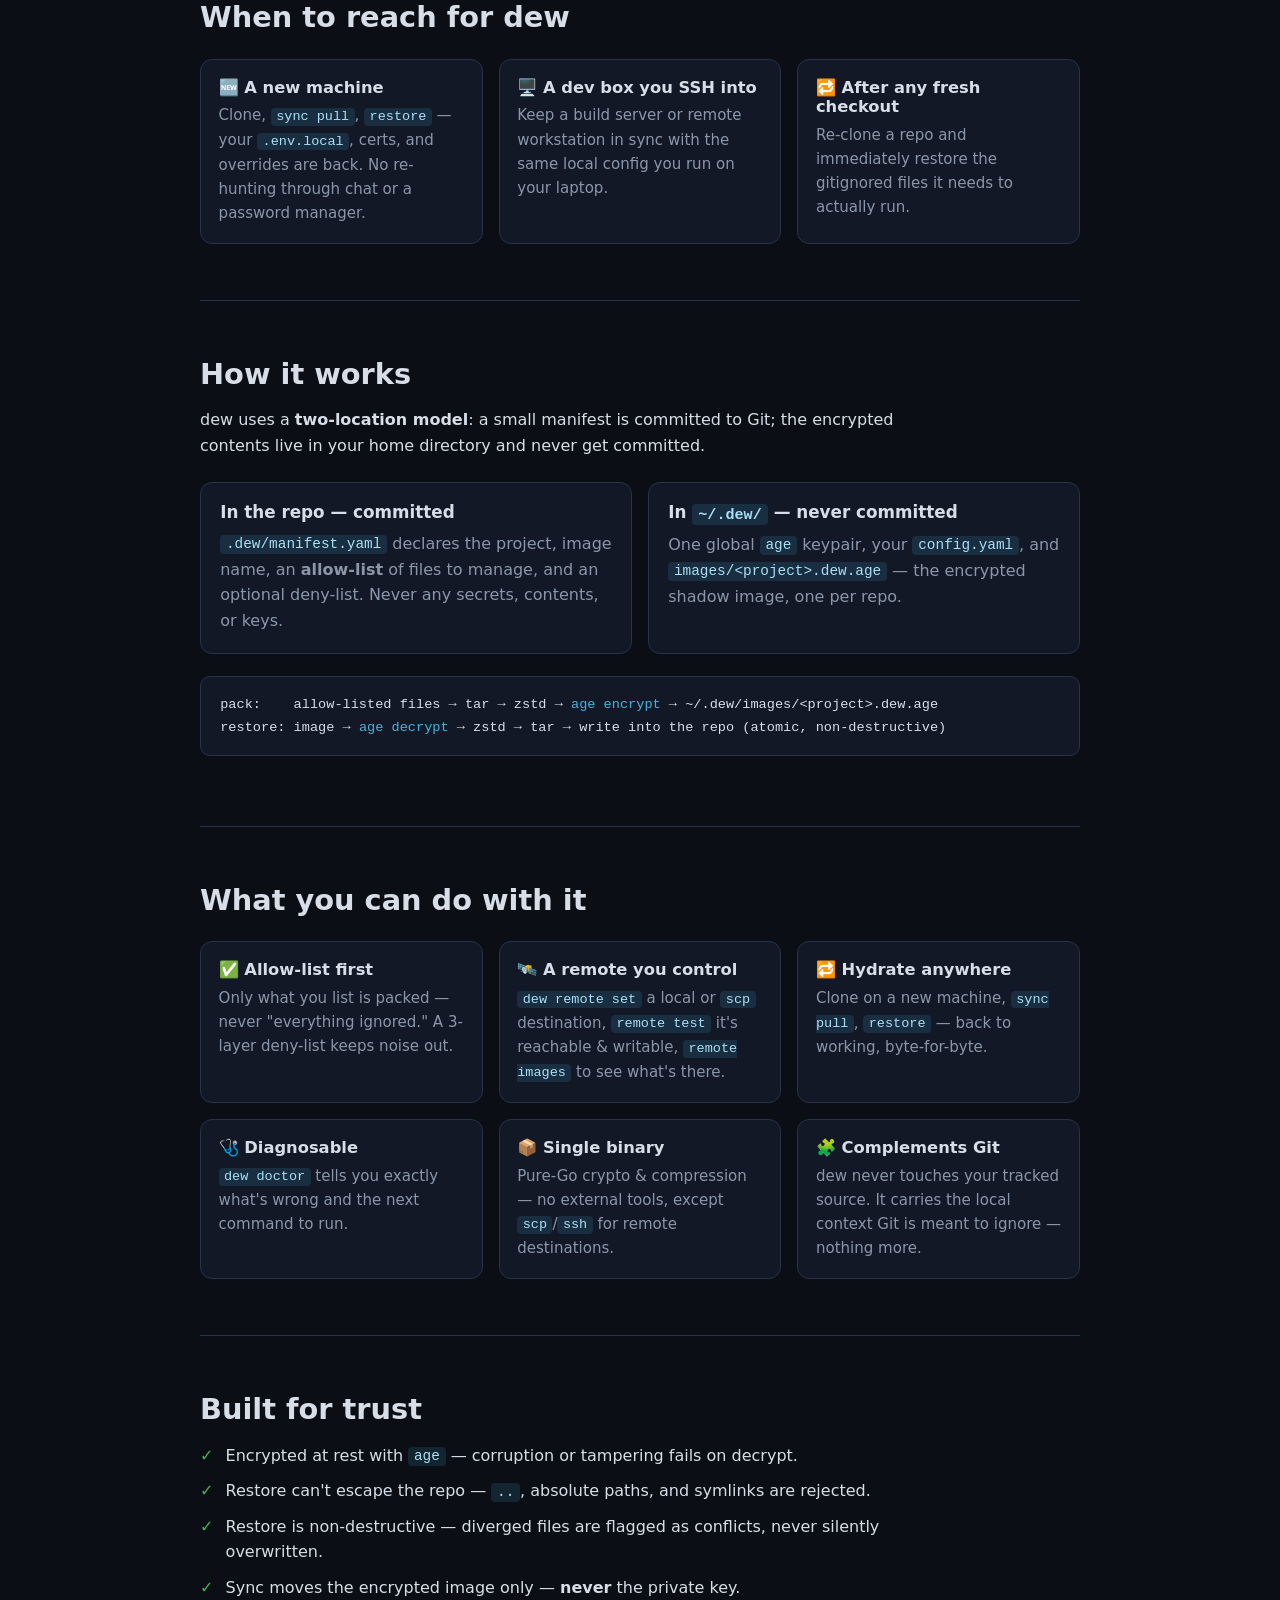
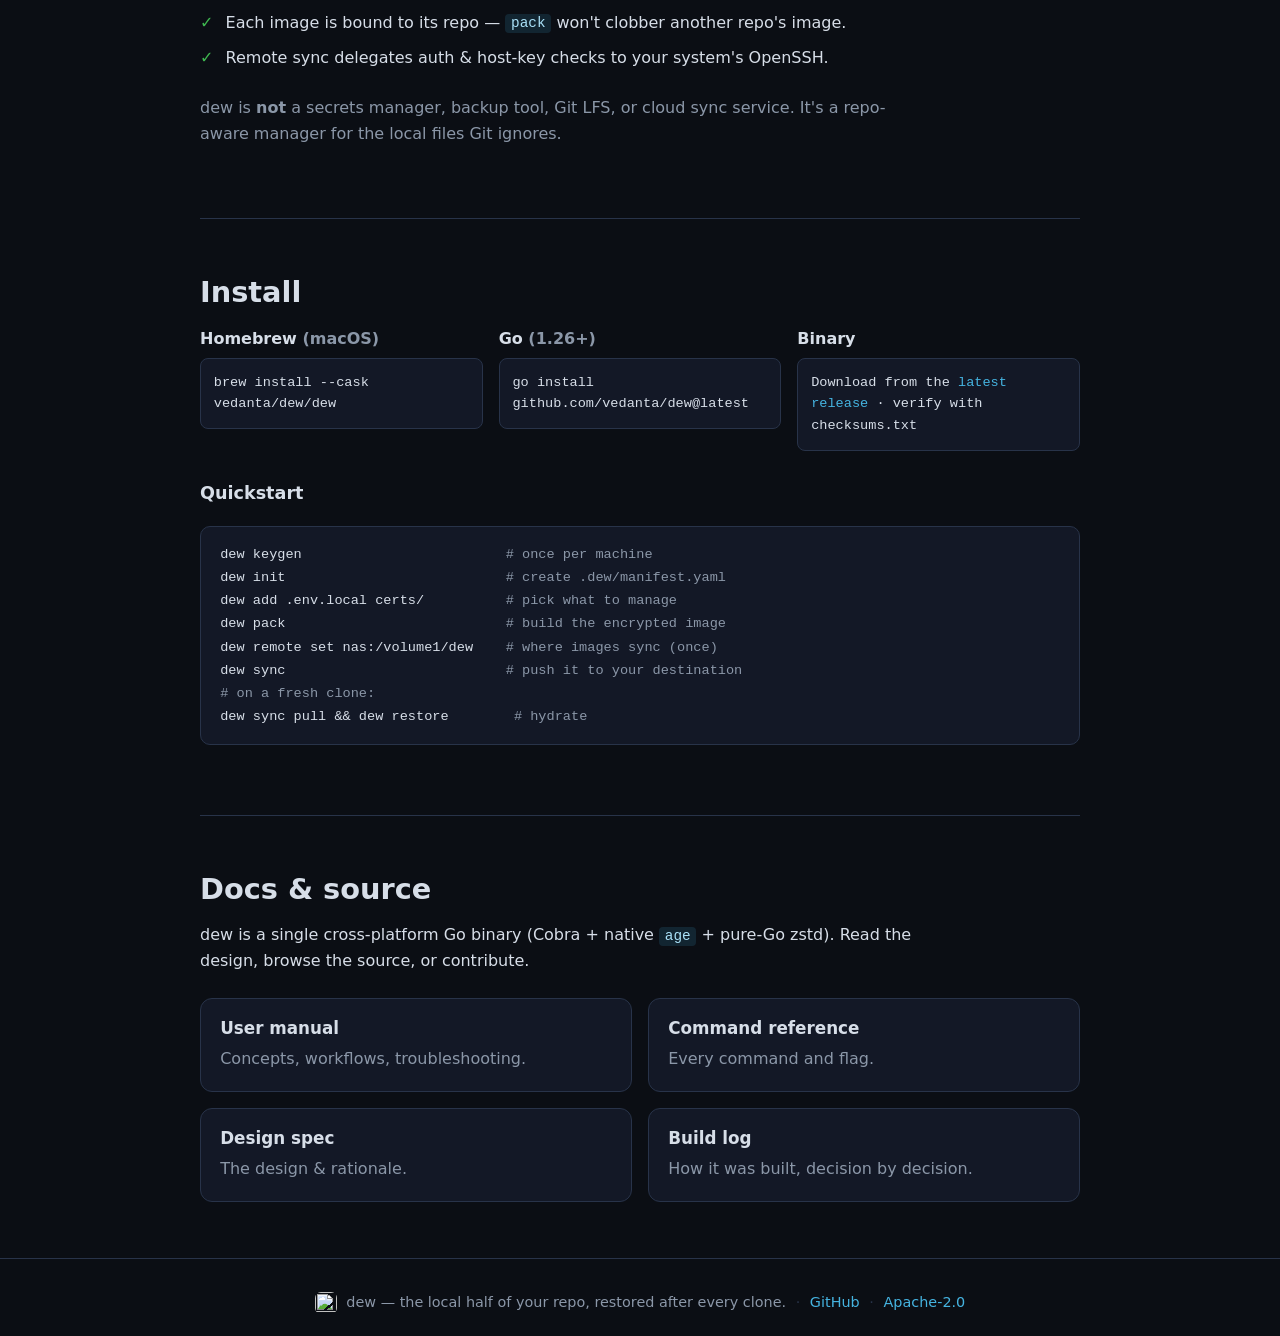
==== commit 3f062d48: "site: add FAQ page Add site/faq.html mirroring docs/FAQ.md — all 62 Q&As grouped into ten categories" ====
--- a/site/index.html
+++ b/site/index.html
@@ -24,6 +24,7 @@
     <a href="#features">Features</a>
     <a href="guide.html">Guide</a>
     <a href="commands.html">Commands</a>
+    <a href="faq.html">FAQ</a>
     <a href="#install">Install</a>
     <a class="ghost" href="https://github.com/vedanta/dew">GitHub ↗</a>
   </nav>
--- a/site/style.css
+++ b/site/style.css
@@ -198,11 +198,32 @@
 .footer img { image-rendering: pixelated; border-radius: 6px; }
 .footer .dot { color: var(--border); }
 
+/* FAQ */
+.faq-cats { display: grid; grid-template-columns: repeat(3, 1fr); gap: 0.6rem; margin-top: 1.6rem; text-align: left; }
+.faq-cats a { color: var(--muted); font-size: 0.92rem; padding: 0.55rem 0.85rem; border: 1px solid var(--border); border-radius: 8px; background: var(--surface); }
+.faq-cats a:hover { border-color: var(--accent); color: var(--text); text-decoration: none; }
+.faq-q { border: 1px solid var(--border); border-radius: 10px; background: var(--surface); margin: 0.7rem 0; }
+.faq-q > summary {
+  cursor: pointer; padding: 0.9rem 2.6rem 0.9rem 1.1rem; font-weight: 600; color: var(--text);
+  list-style: none; position: relative;
+}
+.faq-q > summary::-webkit-details-marker { display: none; }
+.faq-q > summary::after { content: "+"; position: absolute; right: 1.1rem; top: 0.85rem; color: var(--accent); font-weight: 700; font-size: 1.1rem; }
+.faq-q[open] > summary::after { content: "\2212"; }
+.faq-q > summary:hover { color: var(--accent); }
+.faq-q .answer { padding: 0 1.1rem 1.1rem; }
+.faq-q .answer > :first-child { margin-top: 0; }
+.faq-q .answer p { max-width: 70ch; color: var(--text); margin: 0.8rem 0; }
+.faq-q .answer ul, .faq-q .answer ol { max-width: 70ch; color: var(--text); padding-left: 1.3rem; }
+.faq-q .answer li { margin: 0.25rem 0; }
+.faq-q .answer .pipeline { margin-top: 0.9rem; }
+.faq-q .answer .quote { border-left: 3px solid var(--accent); padding-left: 0.9rem; color: var(--muted); font-style: italic; }
+
 /* Responsive */
 @media (max-width: 720px) {
   .nav-links { gap: 0.8rem; font-size: 0.82rem; }
   .nav-links a:not(.ghost) { display: none; }
-  .two-col, .grid, .install-grid, .dev-links { grid-template-columns: 1fr; }
+  .two-col, .grid, .install-grid, .dev-links, .faq-cats { grid-template-columns: 1fr; }
   .hero-id { flex-direction: column; text-align: center; gap: 0.9rem; }
   .hero-id .lede { margin: 0 auto; }
 }
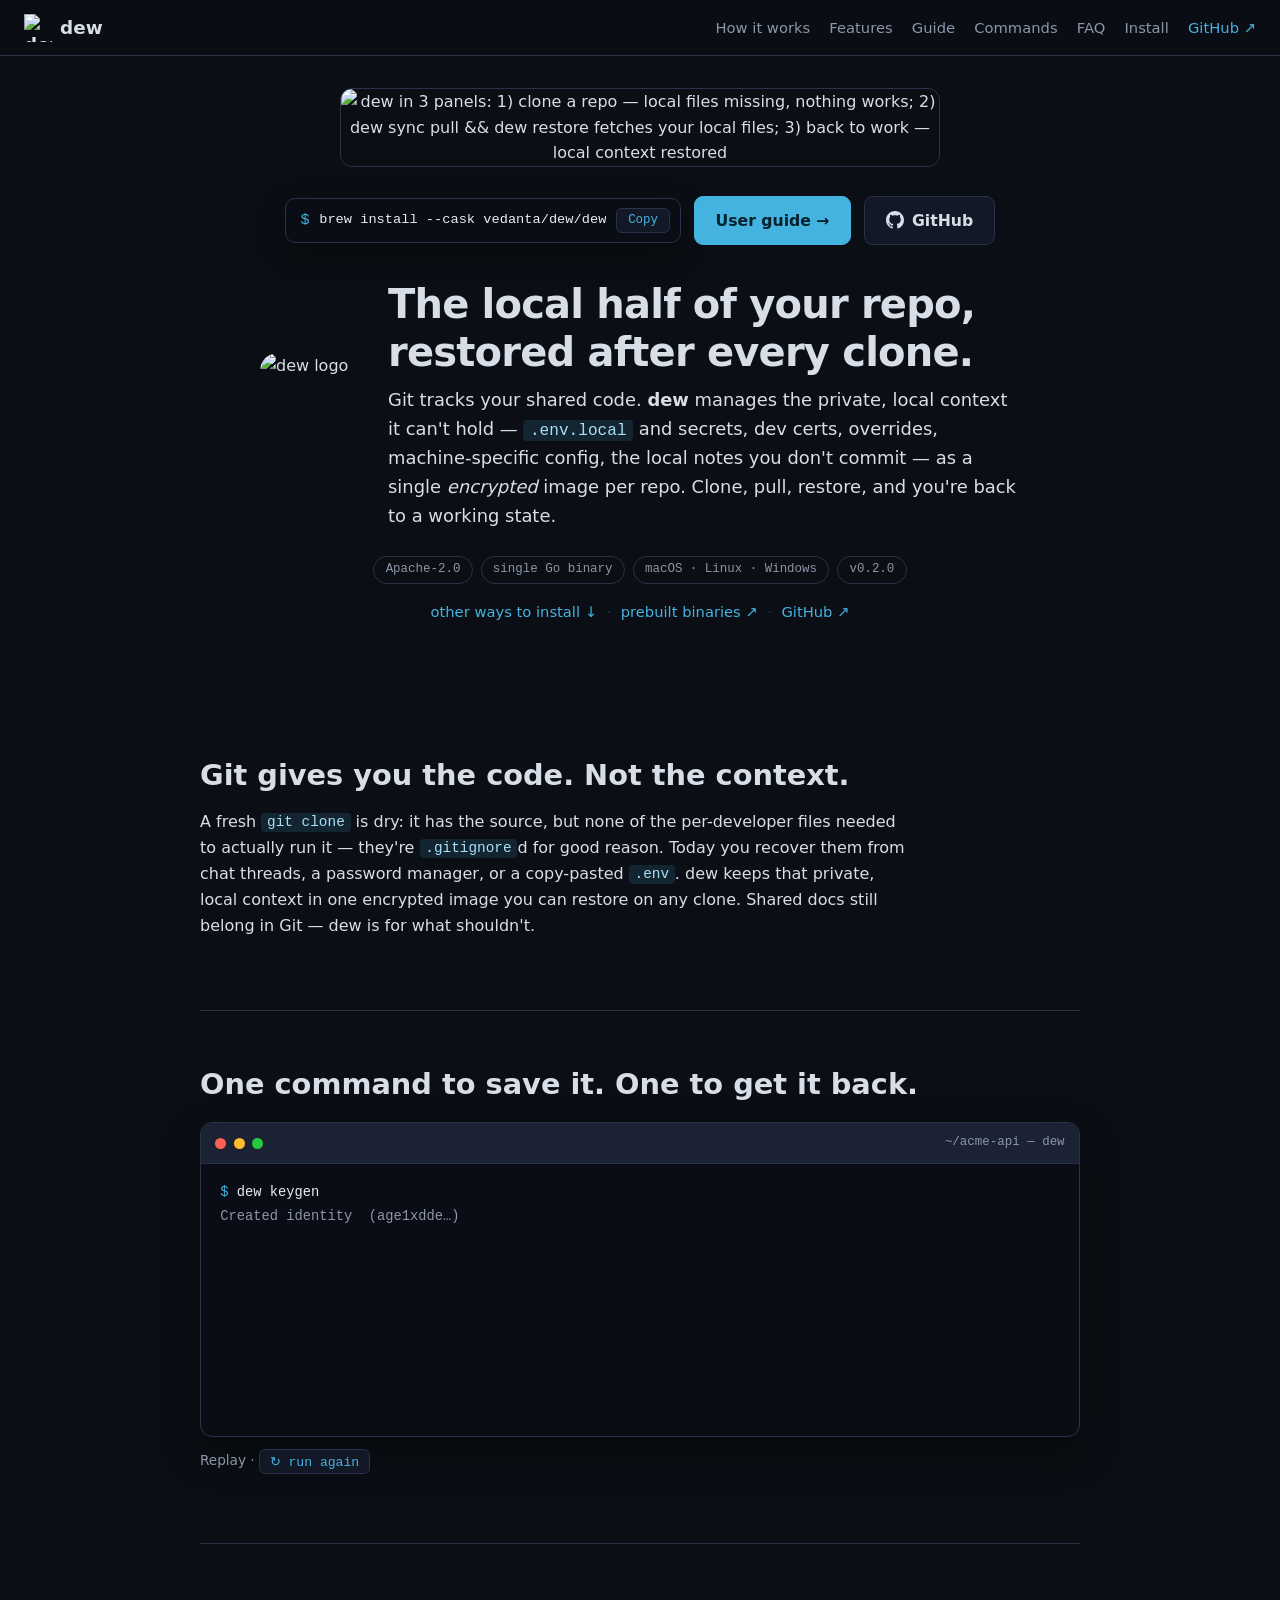
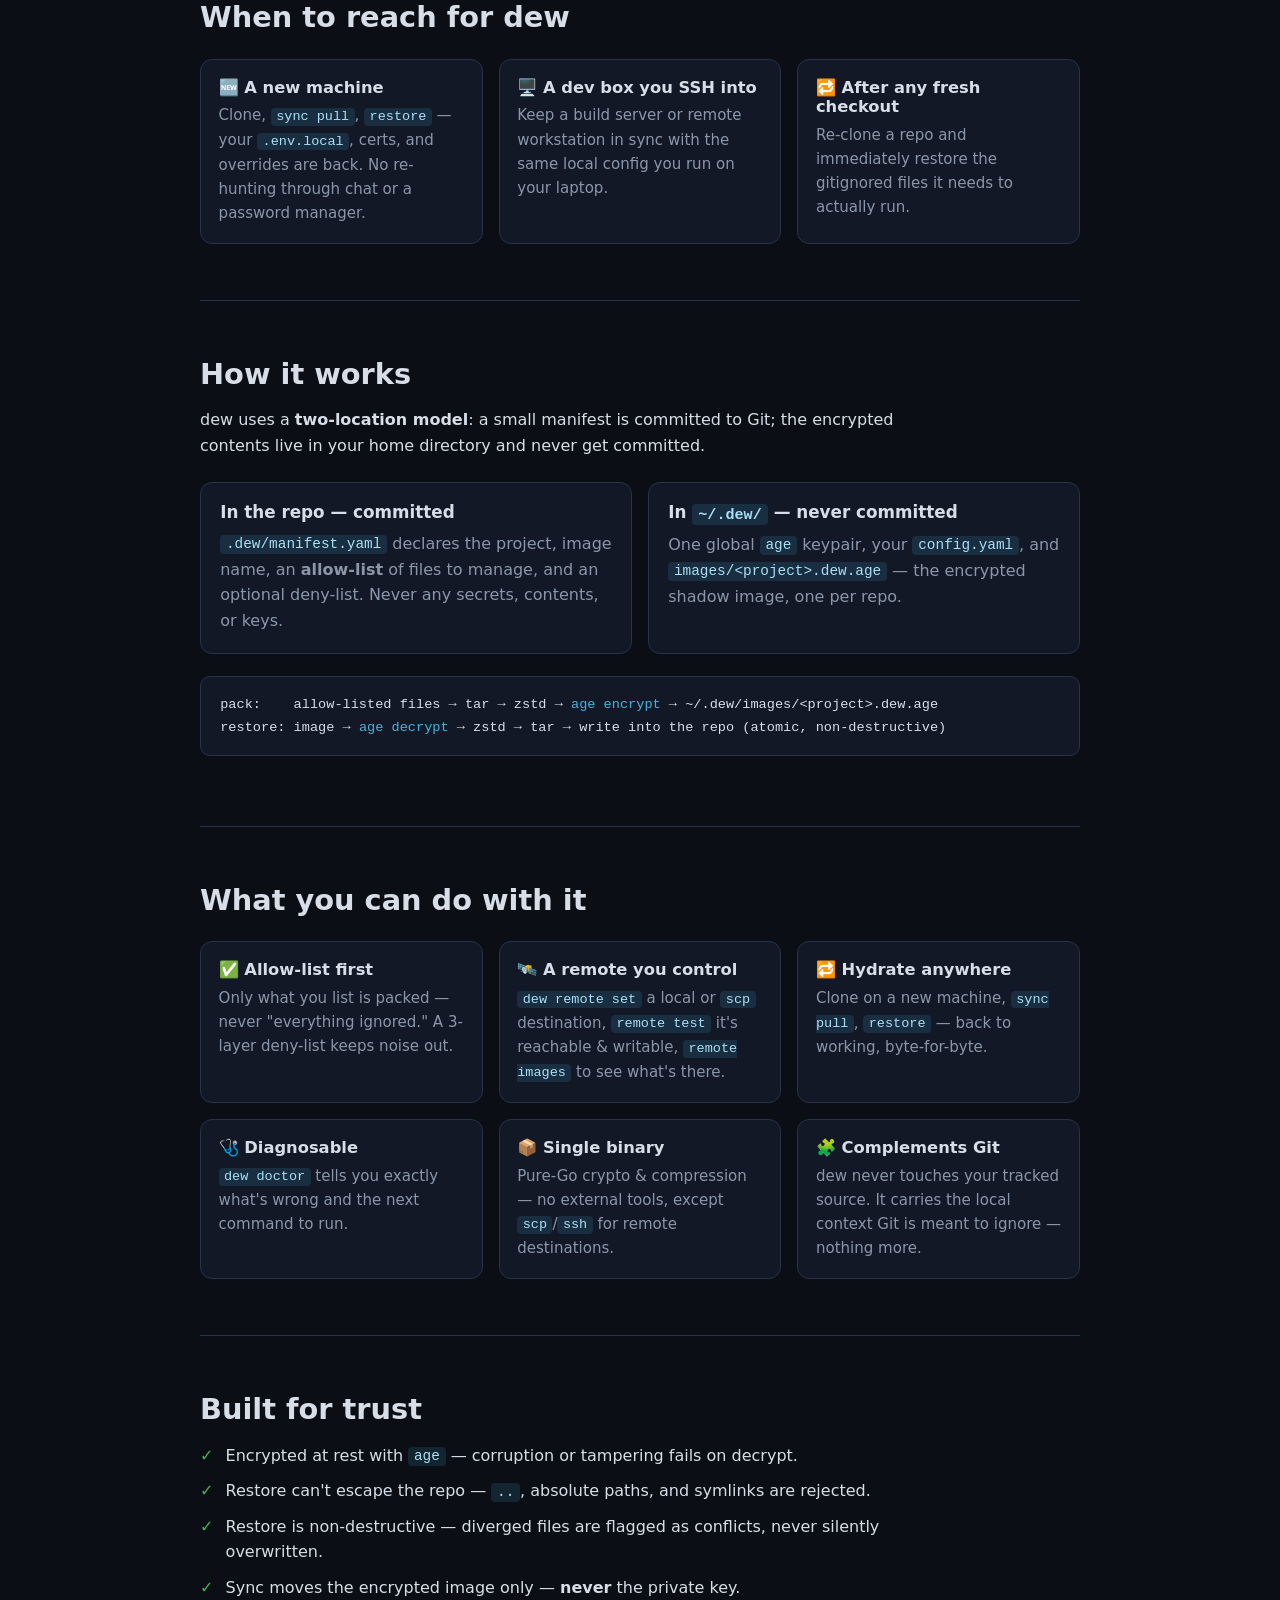
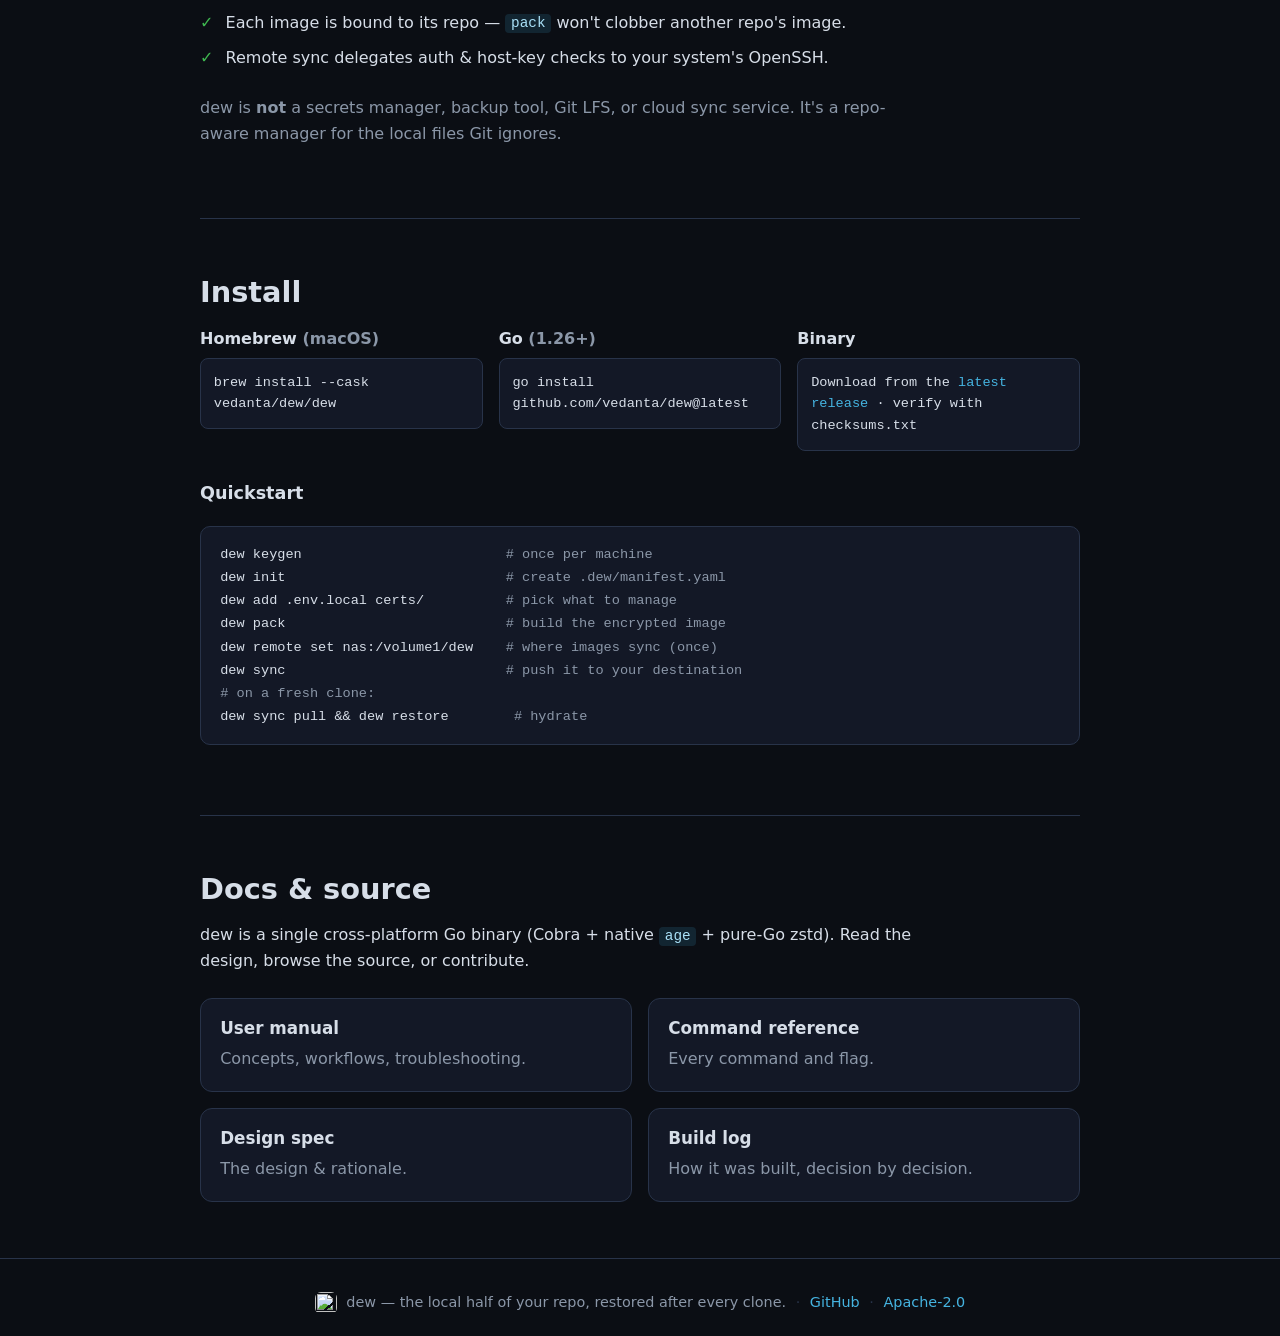
==== commit 6cb3fce5: "site: add a GitHub button beside the hero User guide button A logo + label button linking to the rep" ====
--- a/site/index.html
+++ b/site/index.html
@@ -43,6 +43,10 @@
         <button class="copy-btn" type="button" data-copy="brew install --cask vedanta/dew/dew" aria-label="Copy install command">Copy</button>
       </div>
       <a class="btn primary" href="guide.html">User guide →</a>
+      <a class="btn btn-gh" href="https://github.com/vedanta/dew" aria-label="dew on GitHub">
+        <svg viewBox="0 0 16 16" width="18" height="18" aria-hidden="true"><path fill-rule="evenodd" d="M8 0C3.58 0 0 3.58 0 8c0 3.54 2.29 6.53 5.47 7.59.4.07.55-.17.55-.38 0-.19-.01-.82-.01-1.49-2.01.37-2.53-.49-2.69-.94-.09-.23-.48-.94-.82-1.13-.28-.15-.68-.52-.01-.53.63-.01 1.08.58 1.23.82.72 1.21 1.87.87 2.33.66.07-.52.28-.87.51-1.07-1.78-.2-3.64-.89-3.64-3.95 0-.87.31-1.59.82-2.15-.08-.2-.36-1.02.08-2.12 0 0 .67-.21 2.2.82.64-.18 1.32-.27 2-.27.68 0 1.36.09 2 .27 1.53-1.04 2.2-.82 2.2-.82.44 1.1.16 1.92.08 2.12.51.56.82 1.27.82 2.15 0 3.07-1.87 3.75-3.65 3.95.29.25.54.73.54 1.48 0 1.07-.01 1.93-.01 2.2 0 .21.15.46.55.38A8.013 8.013 0 0016 8c0-4.42-3.58-8-8-8z"></path></svg>
+        <span>GitHub</span>
+      </a>
     </div>
 
     <div class="hero-id">
--- a/site/style.css
+++ b/site/style.css
@@ -69,6 +69,8 @@
 .btn:hover { border-color: var(--accent); text-decoration: none; }
 .btn.primary { background: var(--accent); color: #04222e; border-color: var(--accent); }
 .btn.primary:hover { filter: brightness(1.08); }
+.btn-gh { gap: 0.5rem; }
+.btn-gh svg { fill: currentColor; flex: none; }
 
 .hero-id { display: flex; align-items: center; justify-content: center; gap: 1.5rem; max-width: 760px; margin: 0 auto; text-align: left; }
 .hero-logo { image-rendering: pixelated; border-radius: 18px; flex: none; }
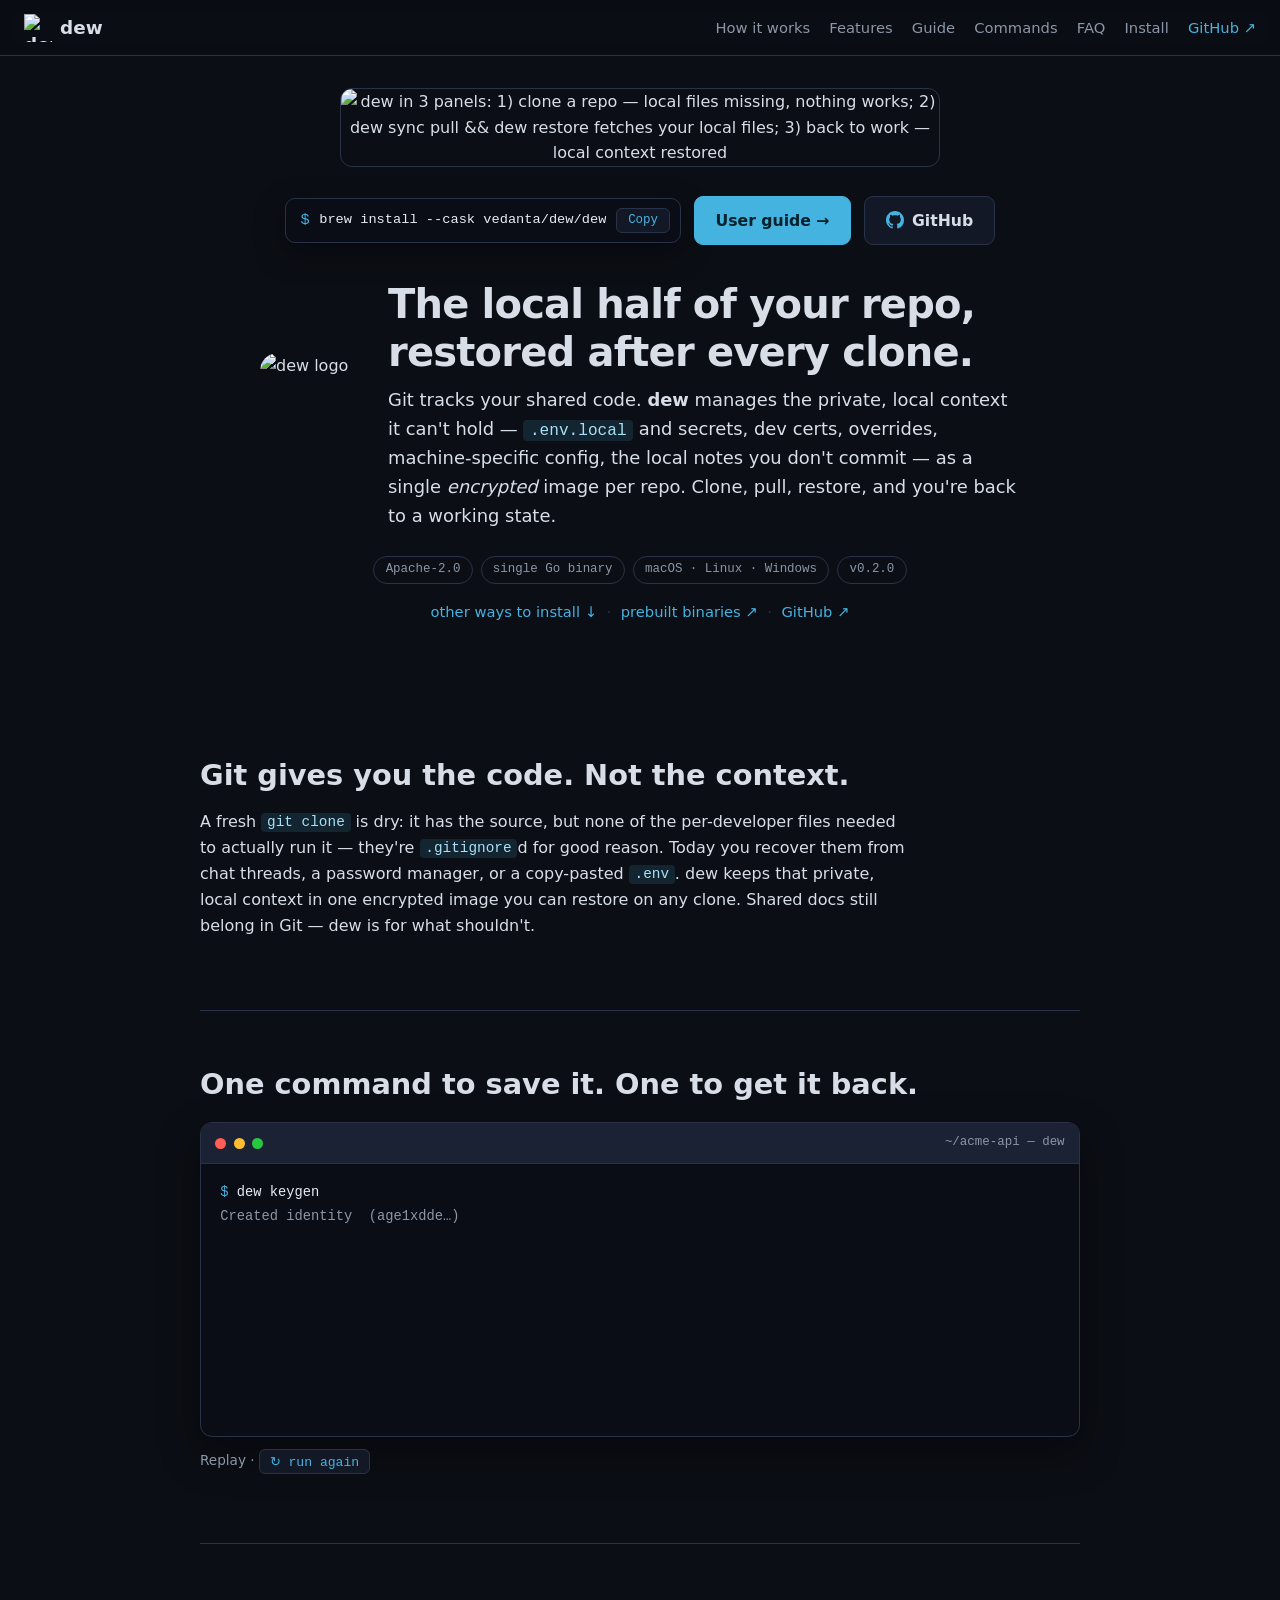
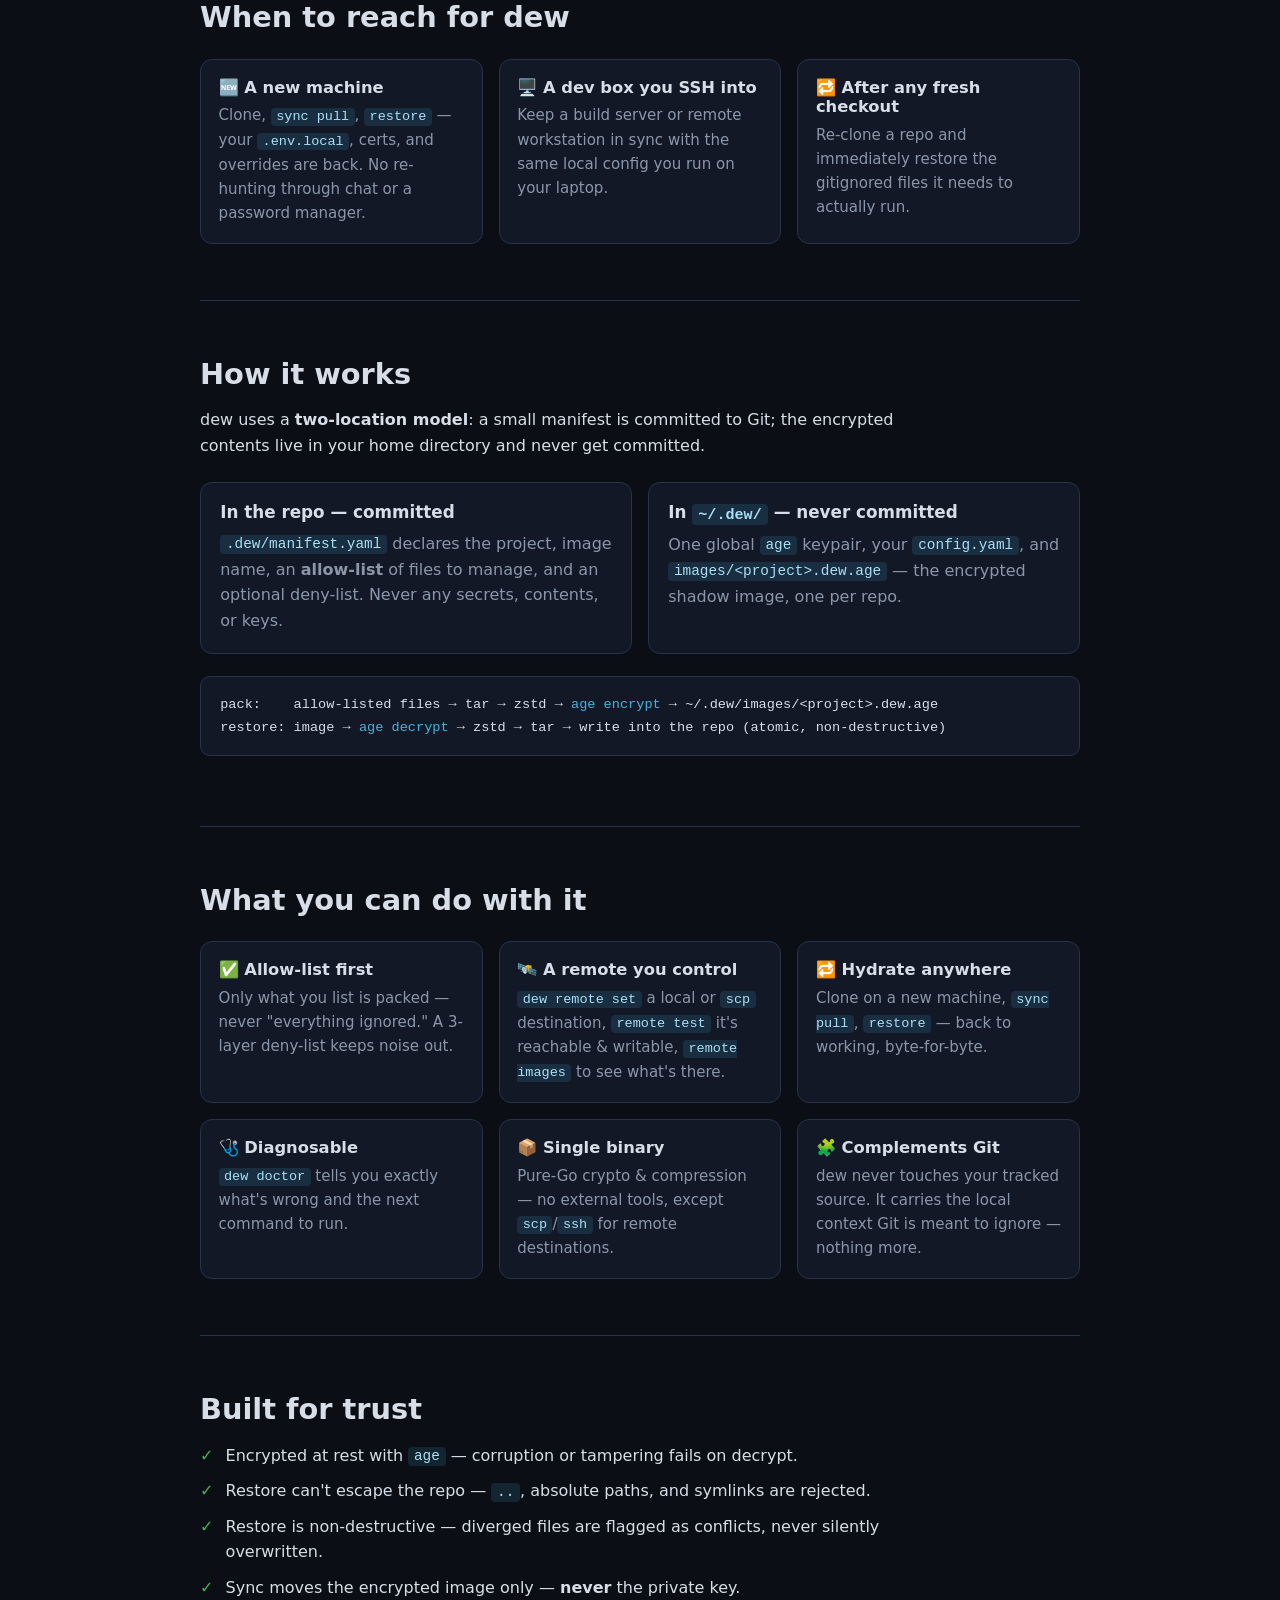
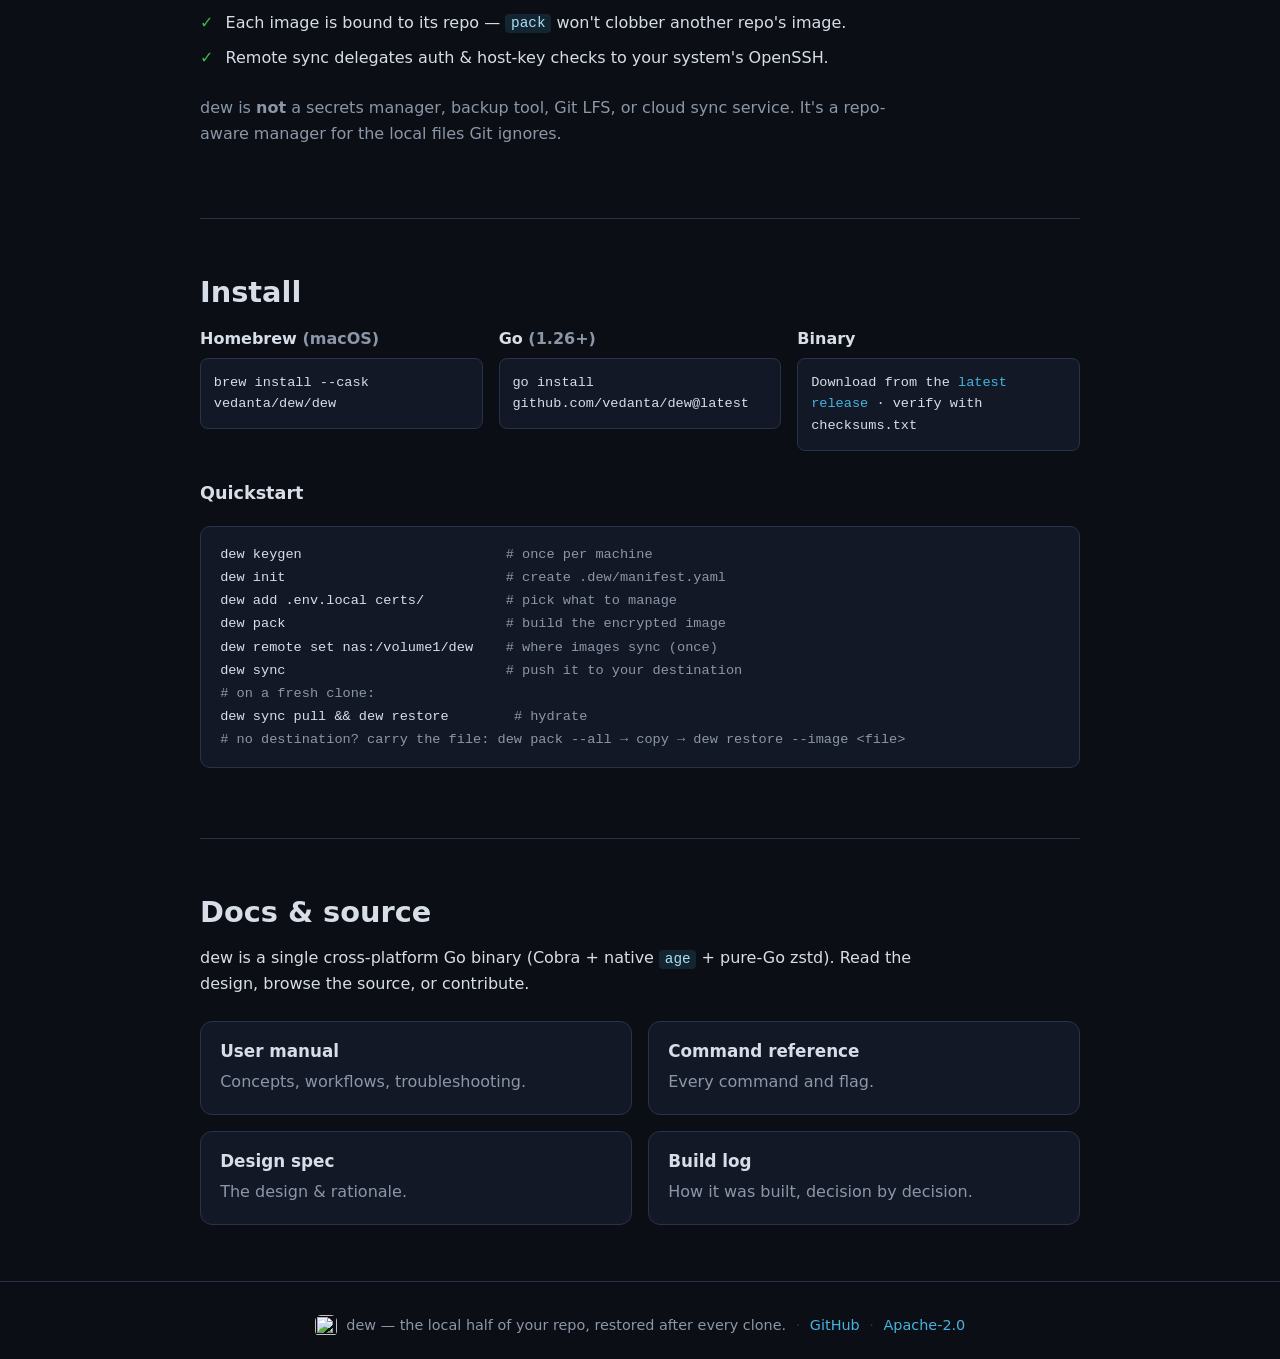
==== commit 66bfdeb7: "docs/site: document v0.6.0 (pack --all, restore --image) and the manual-carry flow Sweep across ever" ====
--- a/site/index.html
+++ b/site/index.html
@@ -203,7 +203,8 @@
 dew remote set nas:/volume1/dew    <span class="comment"># where images sync (once)</span>
 dew sync                           <span class="comment"># push it to your destination</span>
 <span class="comment"># on a fresh clone:</span>
-dew sync pull &amp;&amp; dew restore        <span class="comment"># hydrate</span></pre>
+dew sync pull &amp;&amp; dew restore        <span class="comment"># hydrate</span>
+<span class="comment"># no destination? carry the file: dew pack --all → copy → dew restore --image &lt;file&gt;</span></pre>
   </section>
 
   <!-- Docs & source -->
--- a/site/style.css
+++ b/site/style.css
@@ -70,7 +70,7 @@
 .btn.primary { background: var(--accent); color: #04222e; border-color: var(--accent); }
 .btn.primary:hover { filter: brightness(1.08); }
 .btn-gh { gap: 0.5rem; }
-.btn-gh svg { fill: currentColor; flex: none; }
+.btn-gh svg { fill: var(--accent); flex: none; }
 
 .hero-id { display: flex; align-items: center; justify-content: center; gap: 1.5rem; max-width: 760px; margin: 0 auto; text-align: left; }
 .hero-logo { image-rendering: pixelated; border-radius: 18px; flex: none; }
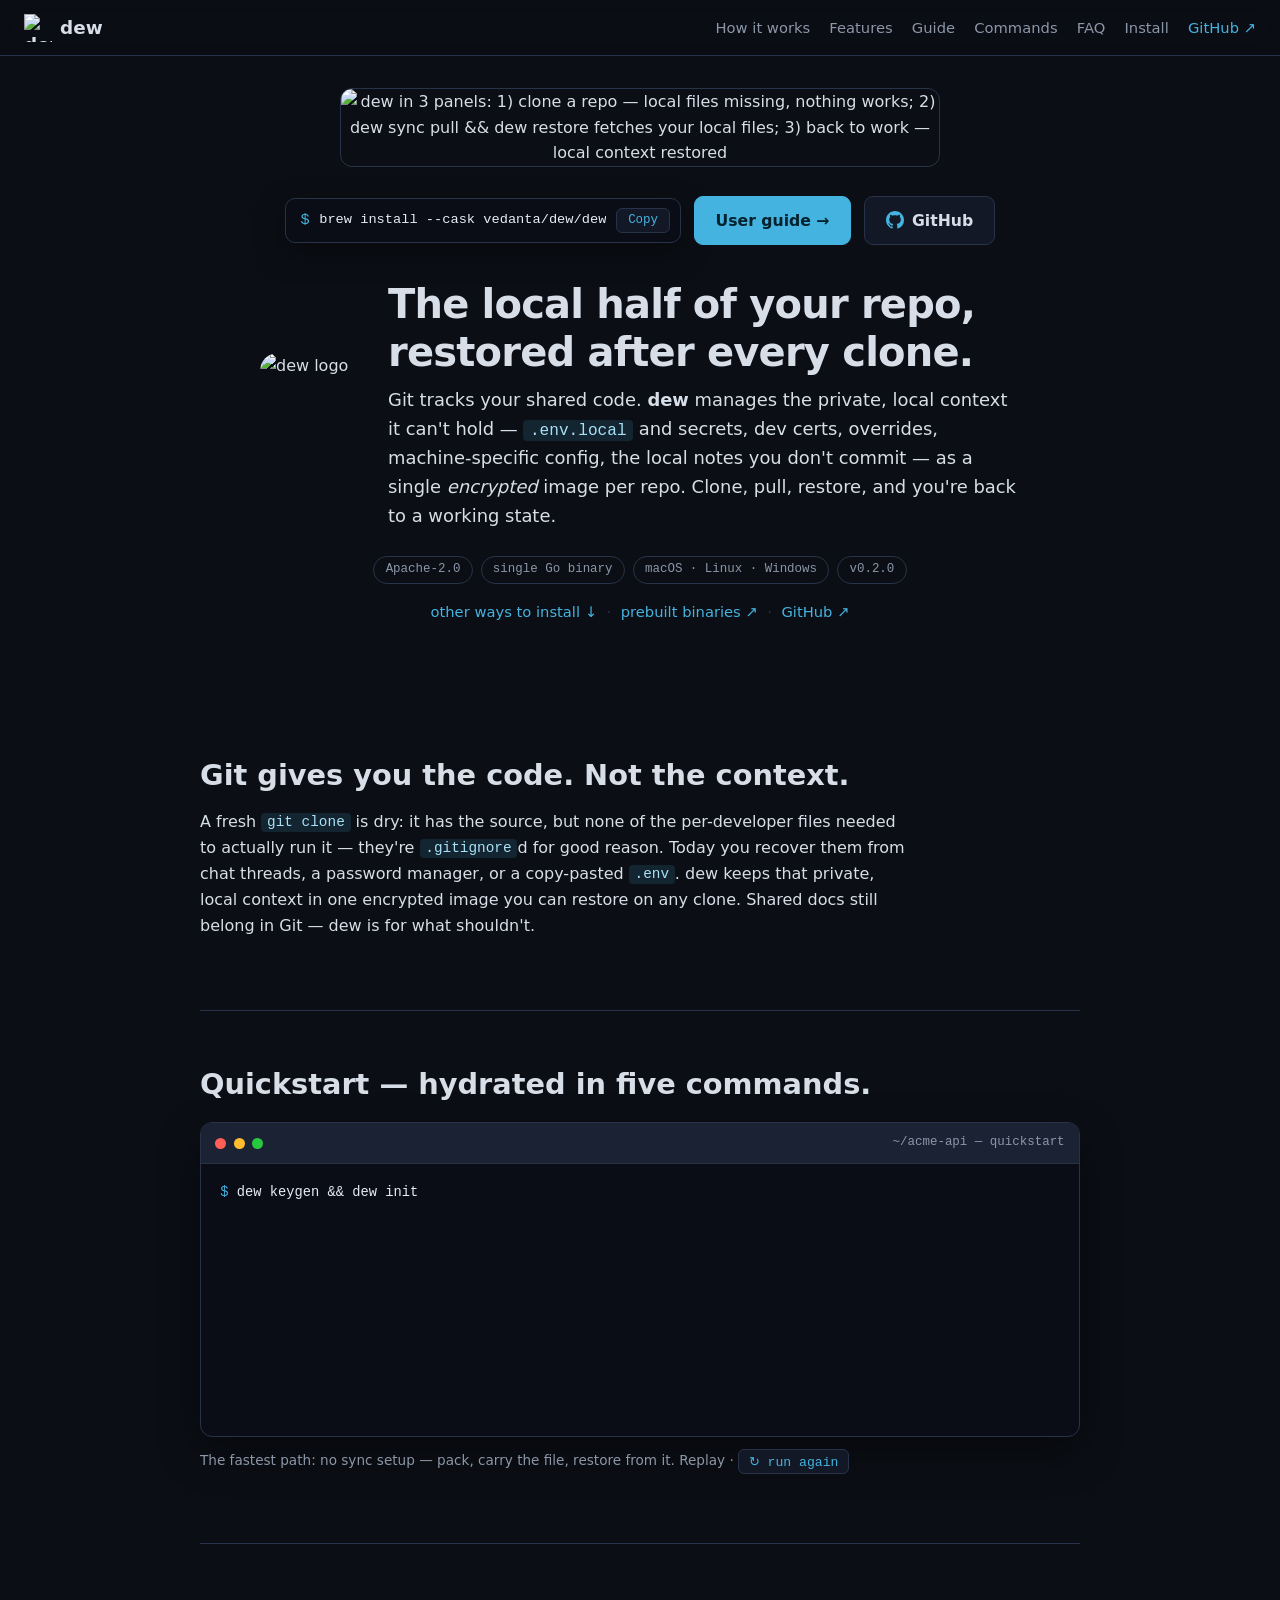
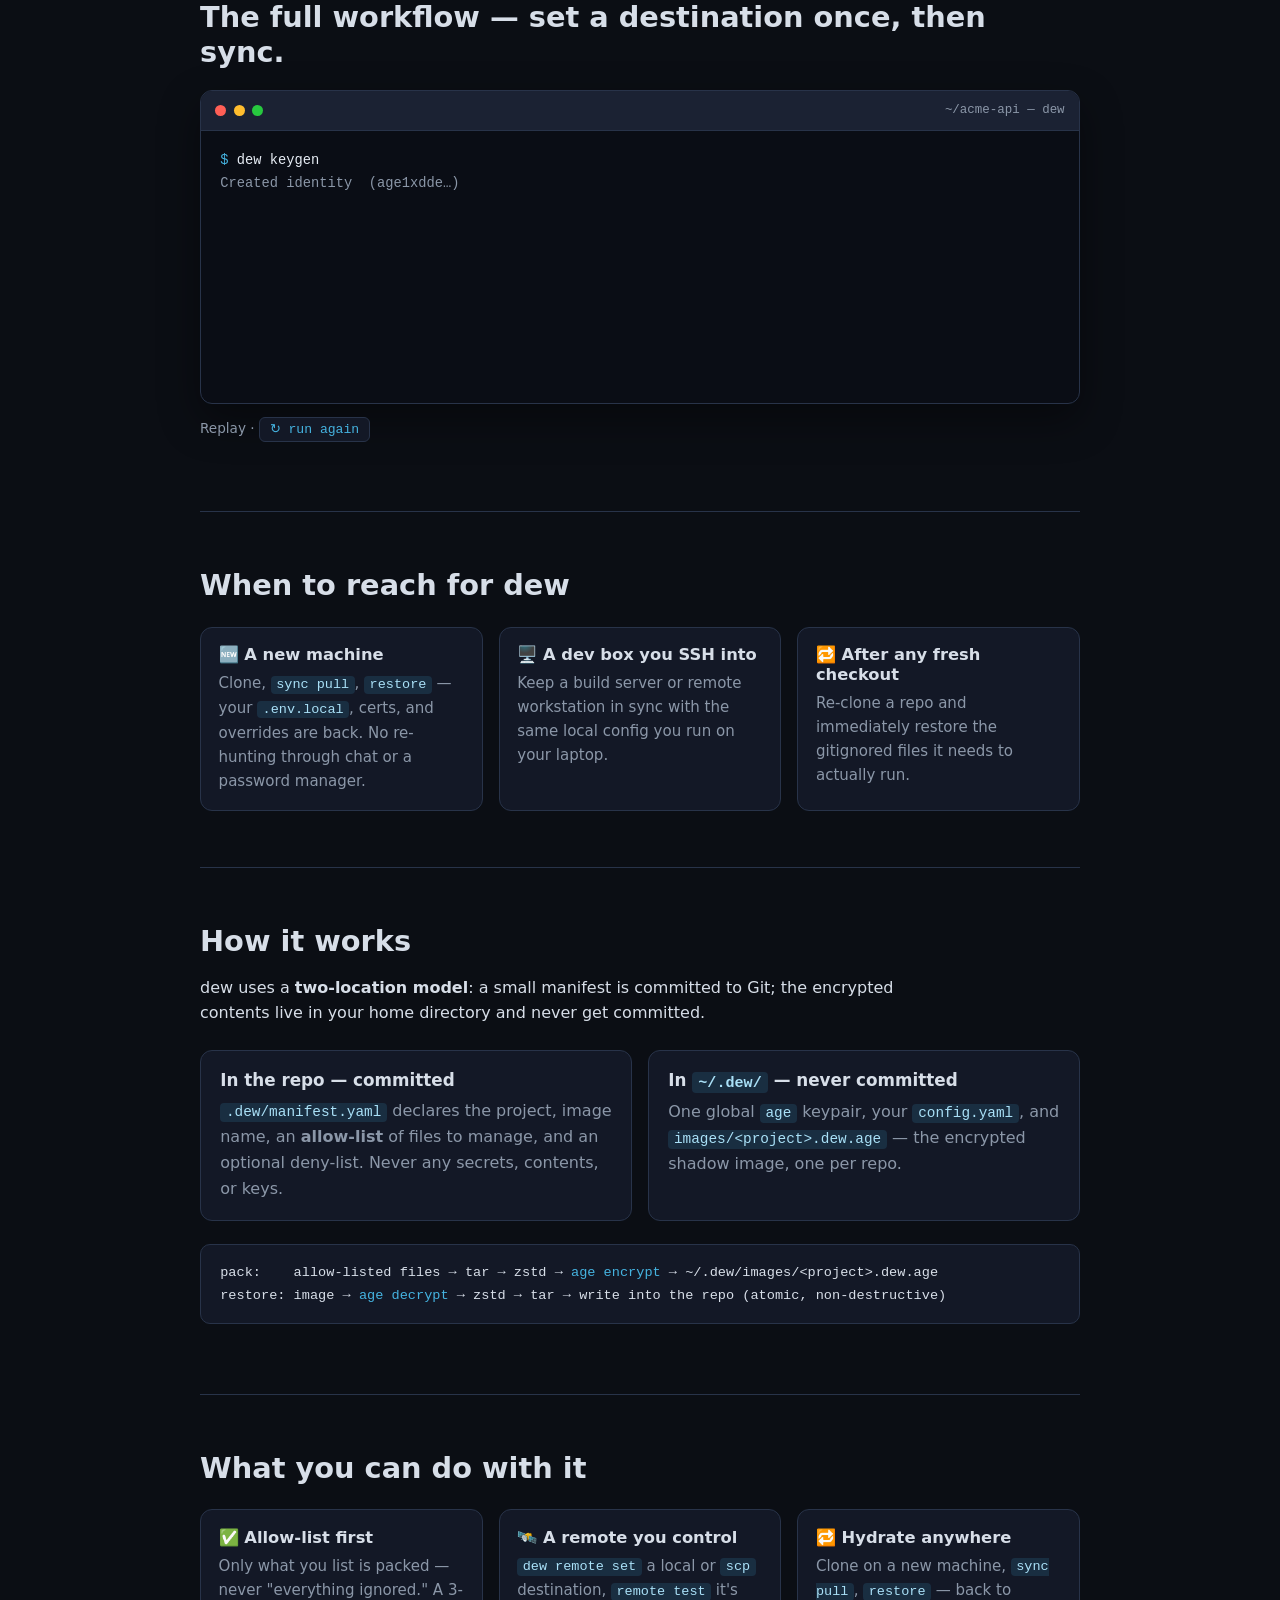
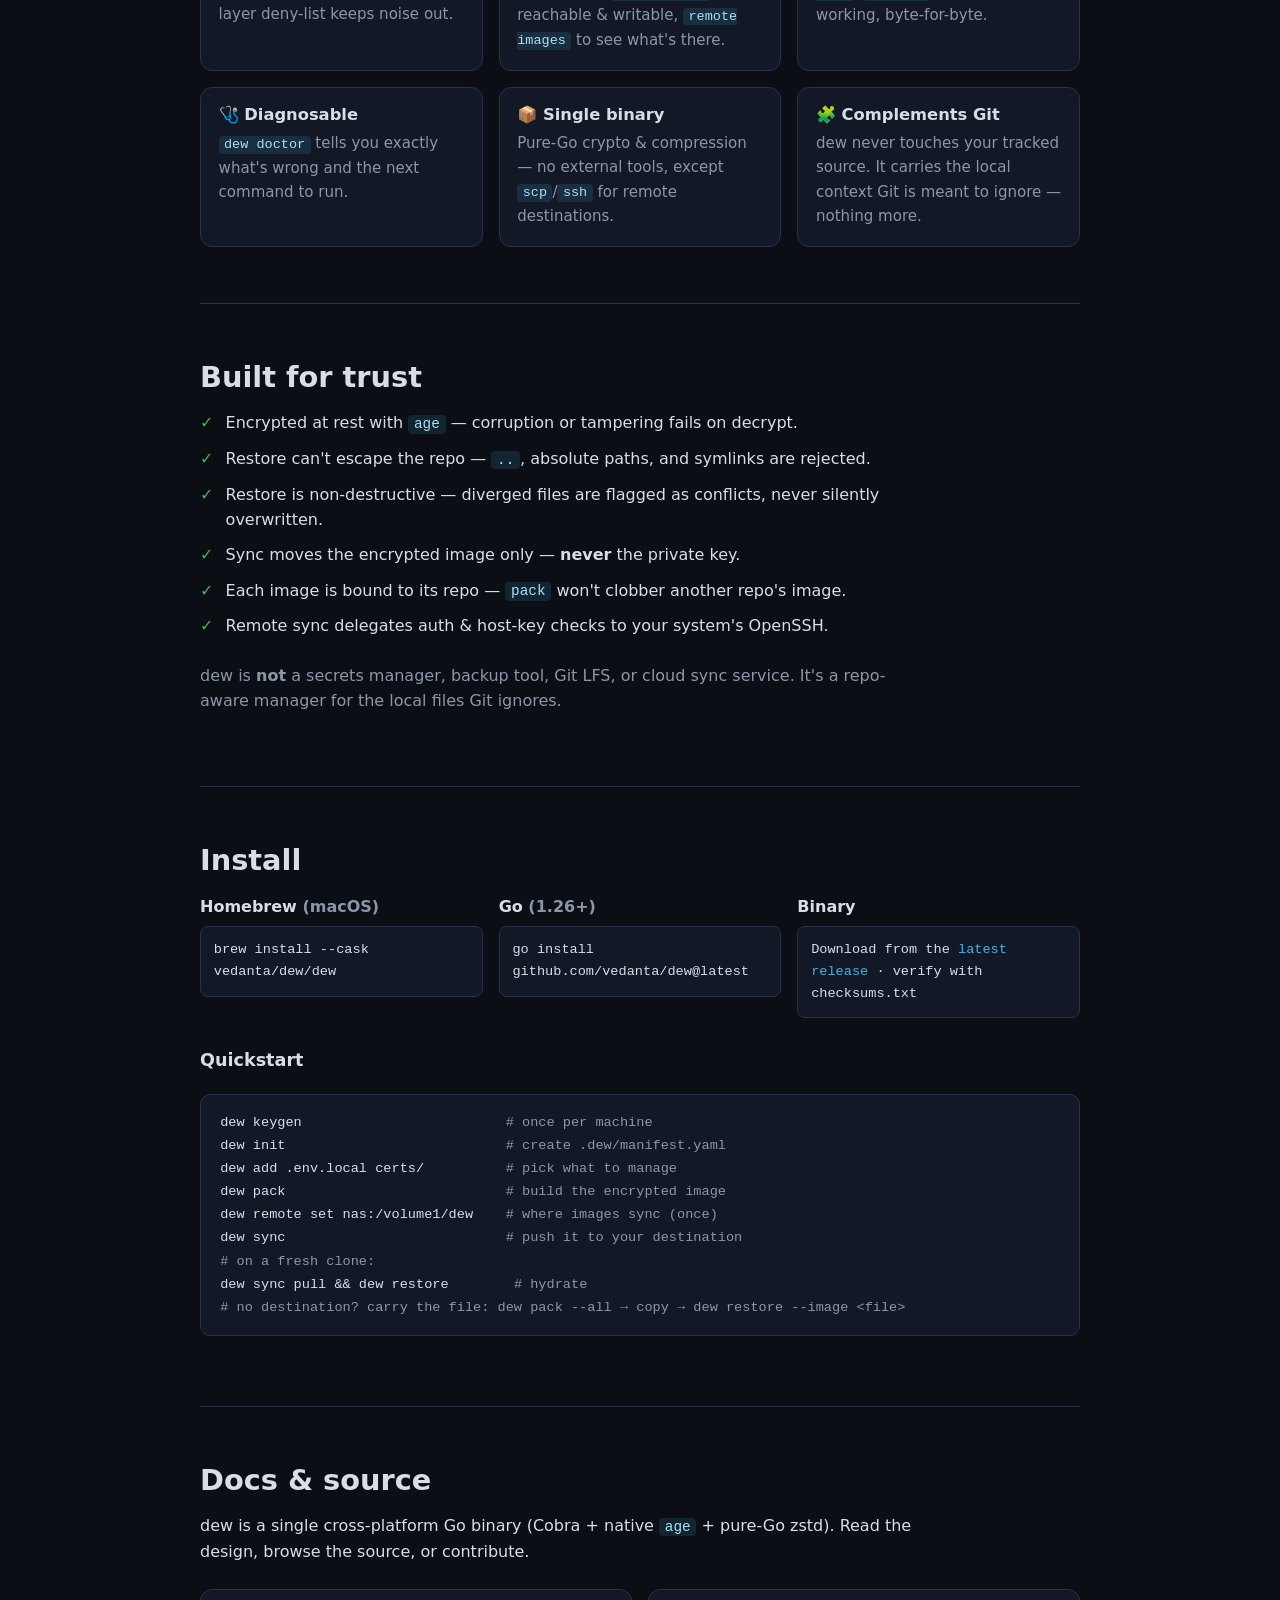
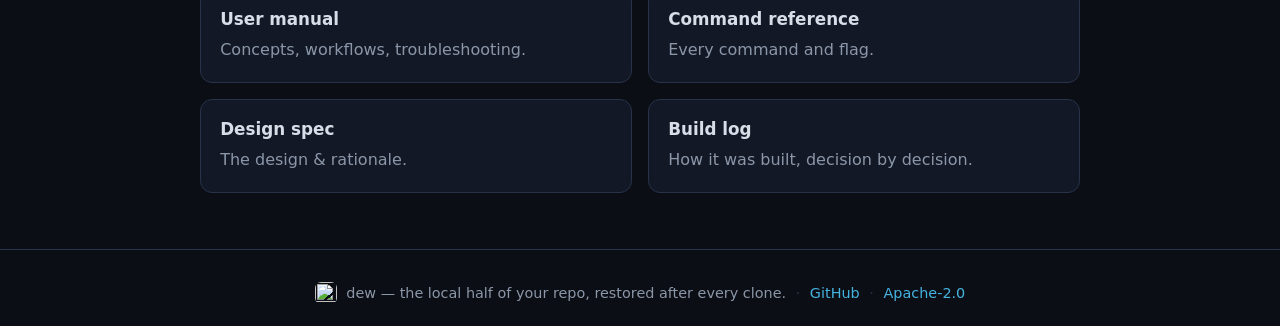
==== commit 96027ed8: "site: quickstart demo first on the homepage; complete + version-badge the command reference Homepage" ====
--- a/site/index.html
+++ b/site/index.html
@@ -91,9 +91,32 @@
     </p>
   </section>
 
-  <!-- Terminal demo -->
+  <!-- Quickstart demo: the fastest path — no sync destination, carry the file -->
   <section class="demo">
-    <h2>One command to save it. One to get it back.</h2>
+    <h2>Quickstart — hydrated in five commands.</h2>
+    <div class="terminal" id="demo-quick" aria-label="dew quickstart demo">
+      <div class="term-bar"><span></span><span></span><span></span><span class="term-title">~/acme-api — quickstart</span></div>
+      <pre class="term-body" data-lines='[
+        {"p":"$ ","t":"dew keygen && dew init","c":"cmd"},
+        {"t":"Created identity  ·  Created .dew/manifest.yaml","c":"out"},
+        {"p":"$ ","t":"dew add .env.local","c":"cmd"},
+        {"t":"added .env.local","c":"out"},
+        {"p":"$ ","t":"dew pack","c":"cmd"},
+        {"t":"Packed 1 tracked path → ~/.dew/images/acme-api.dew.age","c":"out"},
+        {"t":"","c":"gap"},
+        {"t":"# copy that one encrypted file anywhere — scp, USB, shared drive …","c":"comment"},
+        {"t":"","c":"gap"},
+        {"t":"# … then, in the clone on another machine","c":"comment"},
+        {"p":"$ ","t":"dew restore --image ~/acme-api.dew.age","c":"cmd"},
+        {"t":"Restored: 1 written","c":"ok"}
+      ]'></pre>
+    </div>
+    <p class="demo-note">The fastest path: no sync setup — pack, carry the file, restore from it. Replay · <button class="replay" data-replay="demo-quick" type="button">↻ run again</button></p>
+  </section>
+
+  <!-- Terminal demo: the full sync workflow -->
+  <section class="demo">
+    <h2>The full workflow — set a destination once, then sync.</h2>
     <div class="terminal" id="demo" aria-label="dew workflow demo">
       <div class="term-bar"><span></span><span></span><span></span><span class="term-title">~/acme-api — dew</span></div>
       <pre class="term-body" data-lines='[
@@ -114,7 +137,7 @@
         {"t":"Repository fully hydrated.","c":"ok"}
       ]'></pre>
     </div>
-    <p class="demo-note">Replay · <button class="replay" id="replay" type="button">↻ run again</button></p>
+    <p class="demo-note">Replay · <button class="replay" data-replay="demo" type="button">↻ run again</button></p>
   </section>
 
   <!-- When to use it -->
--- a/site/style.css
+++ b/site/style.css
@@ -229,3 +229,6 @@
   .hero-id { flex-direction: column; text-align: center; gap: 0.9rem; }
   .hero-id .lede { margin: 0 auto; }
 }
+
+/* Version badge for newly added commands/flags on the reference pages. */
+.ver { font-family: var(--mono); font-size: 0.68rem; color: var(--accent); background: var(--accent-soft); border: 1px solid var(--accent); border-radius: 999px; padding: 0.05rem 0.5rem; margin-left: 0.5rem; vertical-align: middle; white-space: nowrap; }
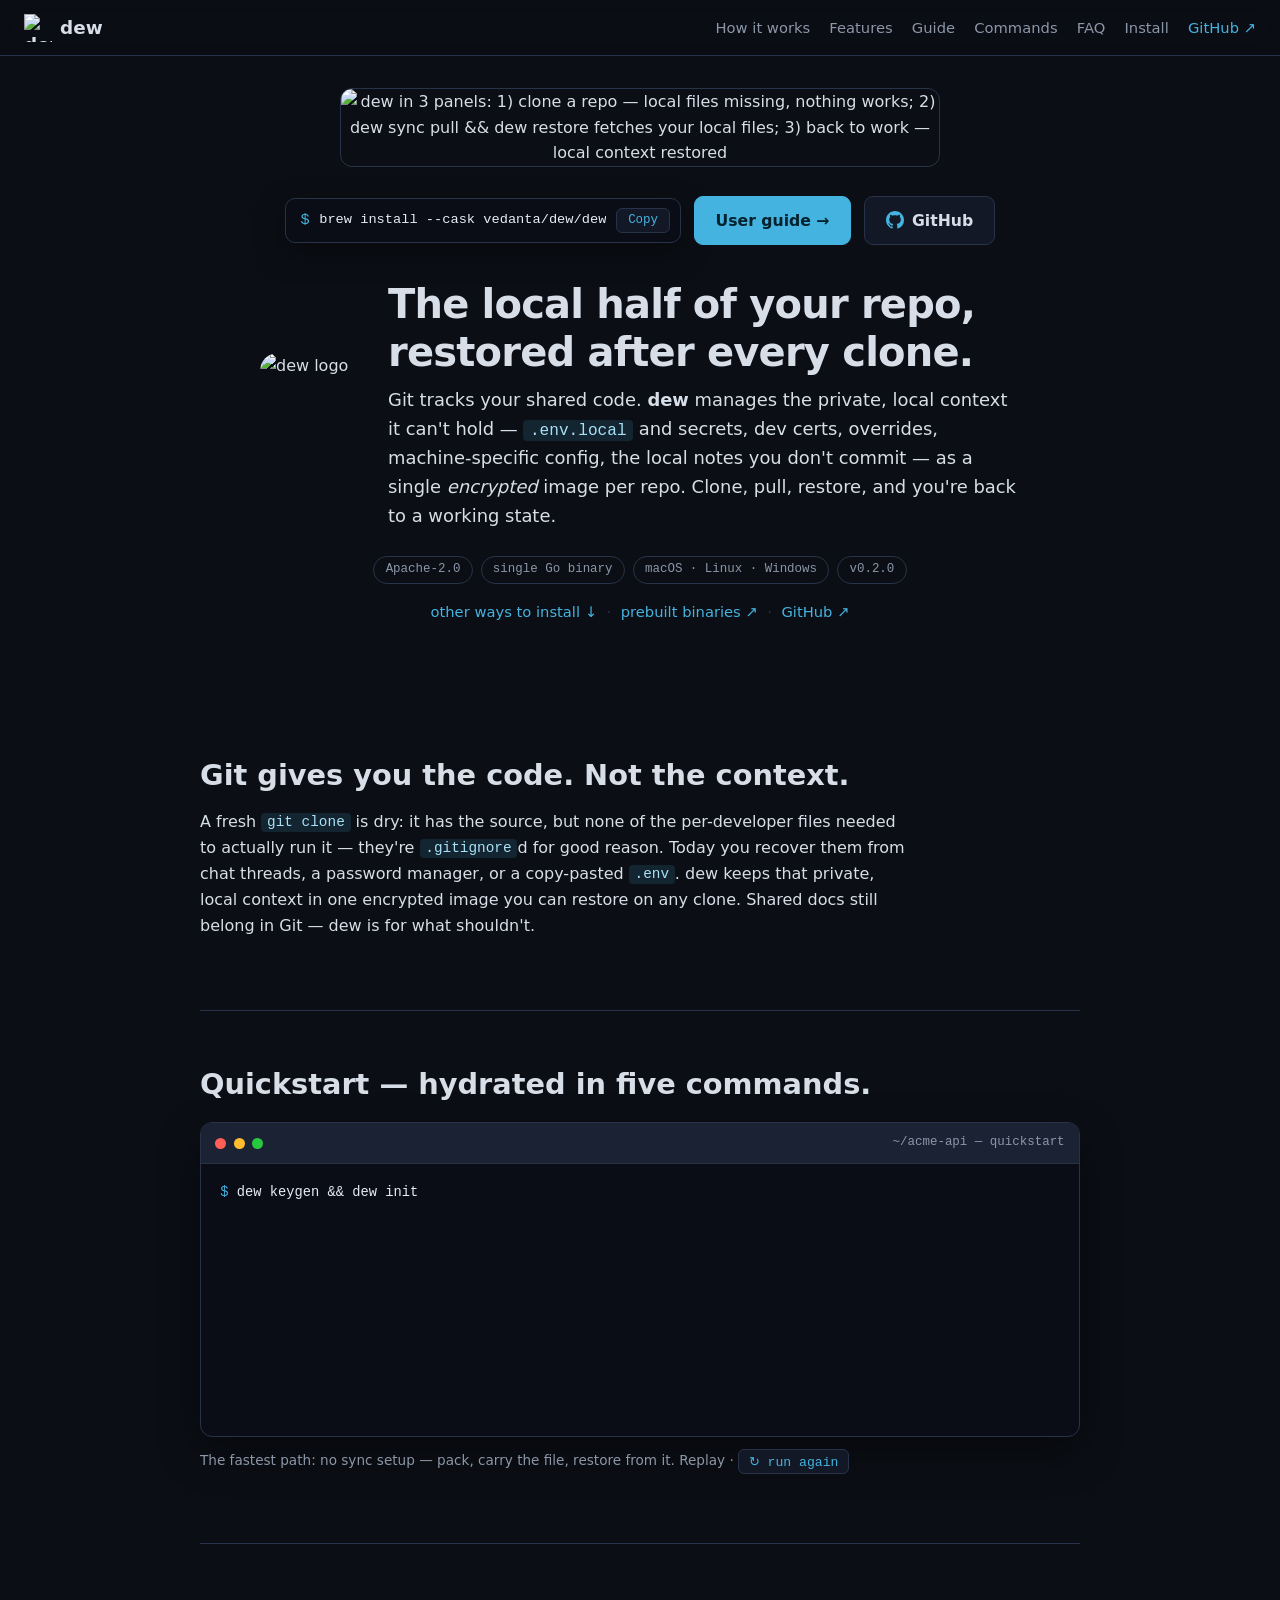
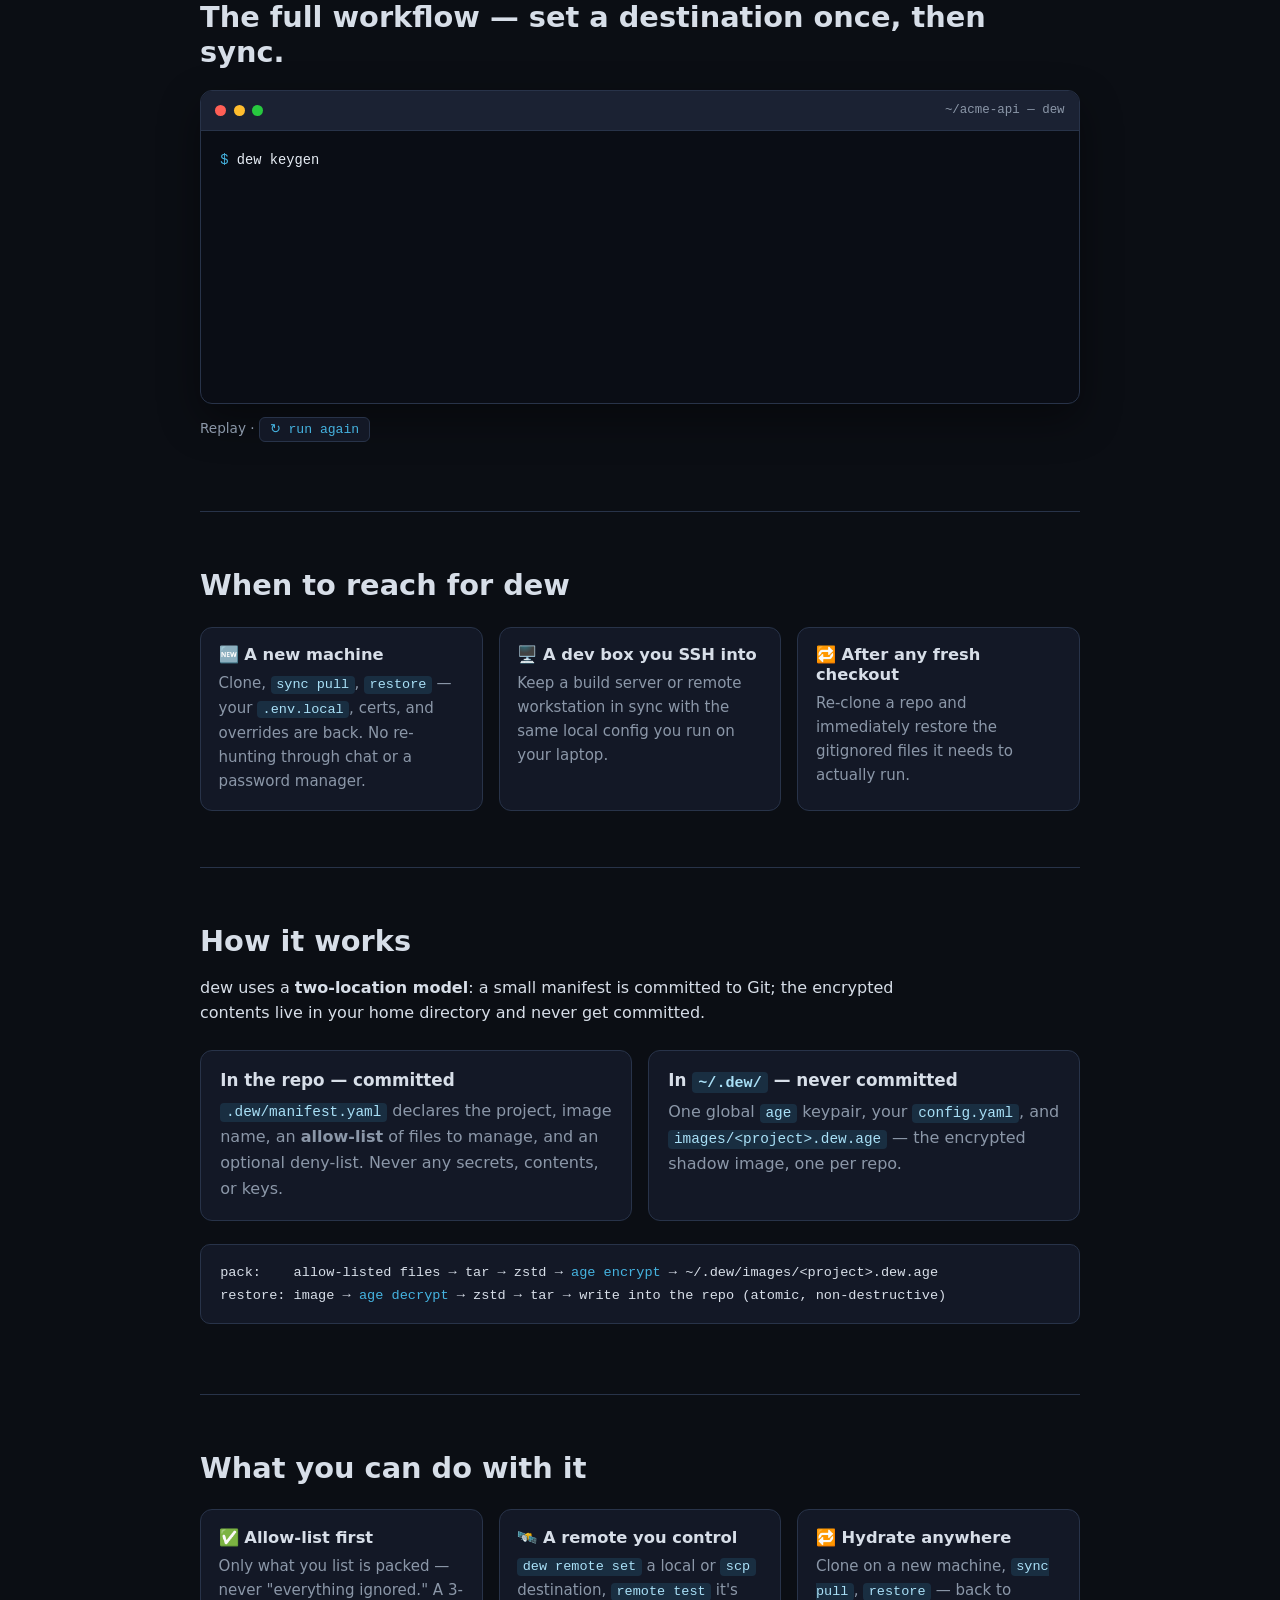
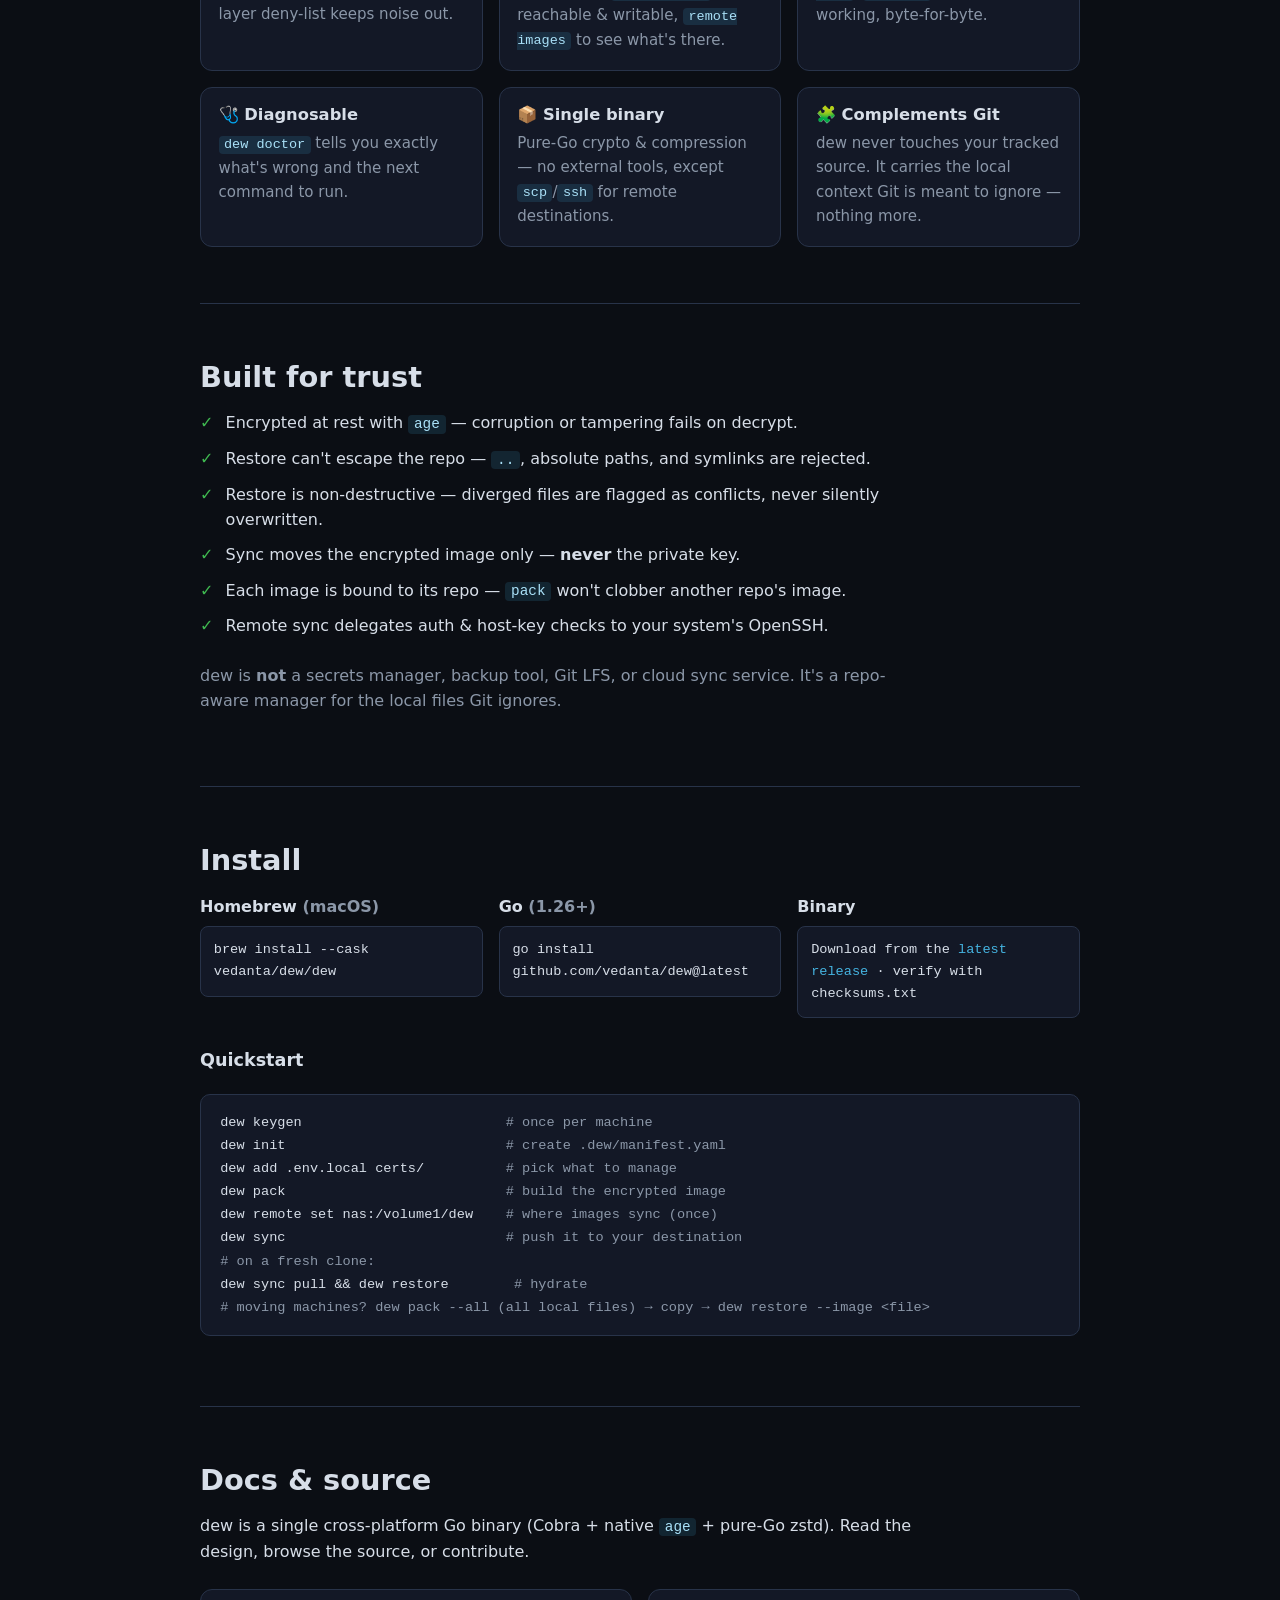
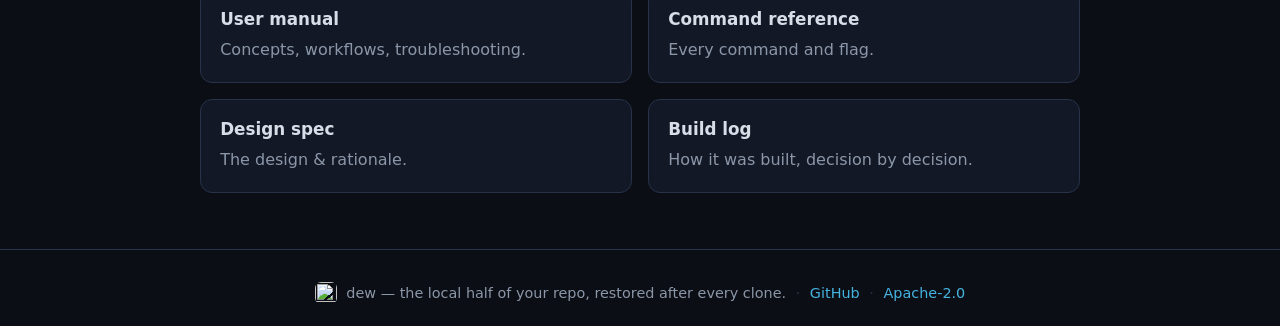
==== commit 35766c19: "feat(pack)!: --all now packs only the local half — everything Git doesn't carry pack --all no longer" ====
--- a/site/index.html
+++ b/site/index.html
@@ -227,7 +227,7 @@
 dew sync                           <span class="comment"># push it to your destination</span>
 <span class="comment"># on a fresh clone:</span>
 dew sync pull &amp;&amp; dew restore        <span class="comment"># hydrate</span>
-<span class="comment"># no destination? carry the file: dew pack --all → copy → dew restore --image &lt;file&gt;</span></pre>
+<span class="comment"># moving machines? dew pack --all (all local files) → copy → dew restore --image &lt;file&gt;</span></pre>
   </section>
 
   <!-- Docs & source -->
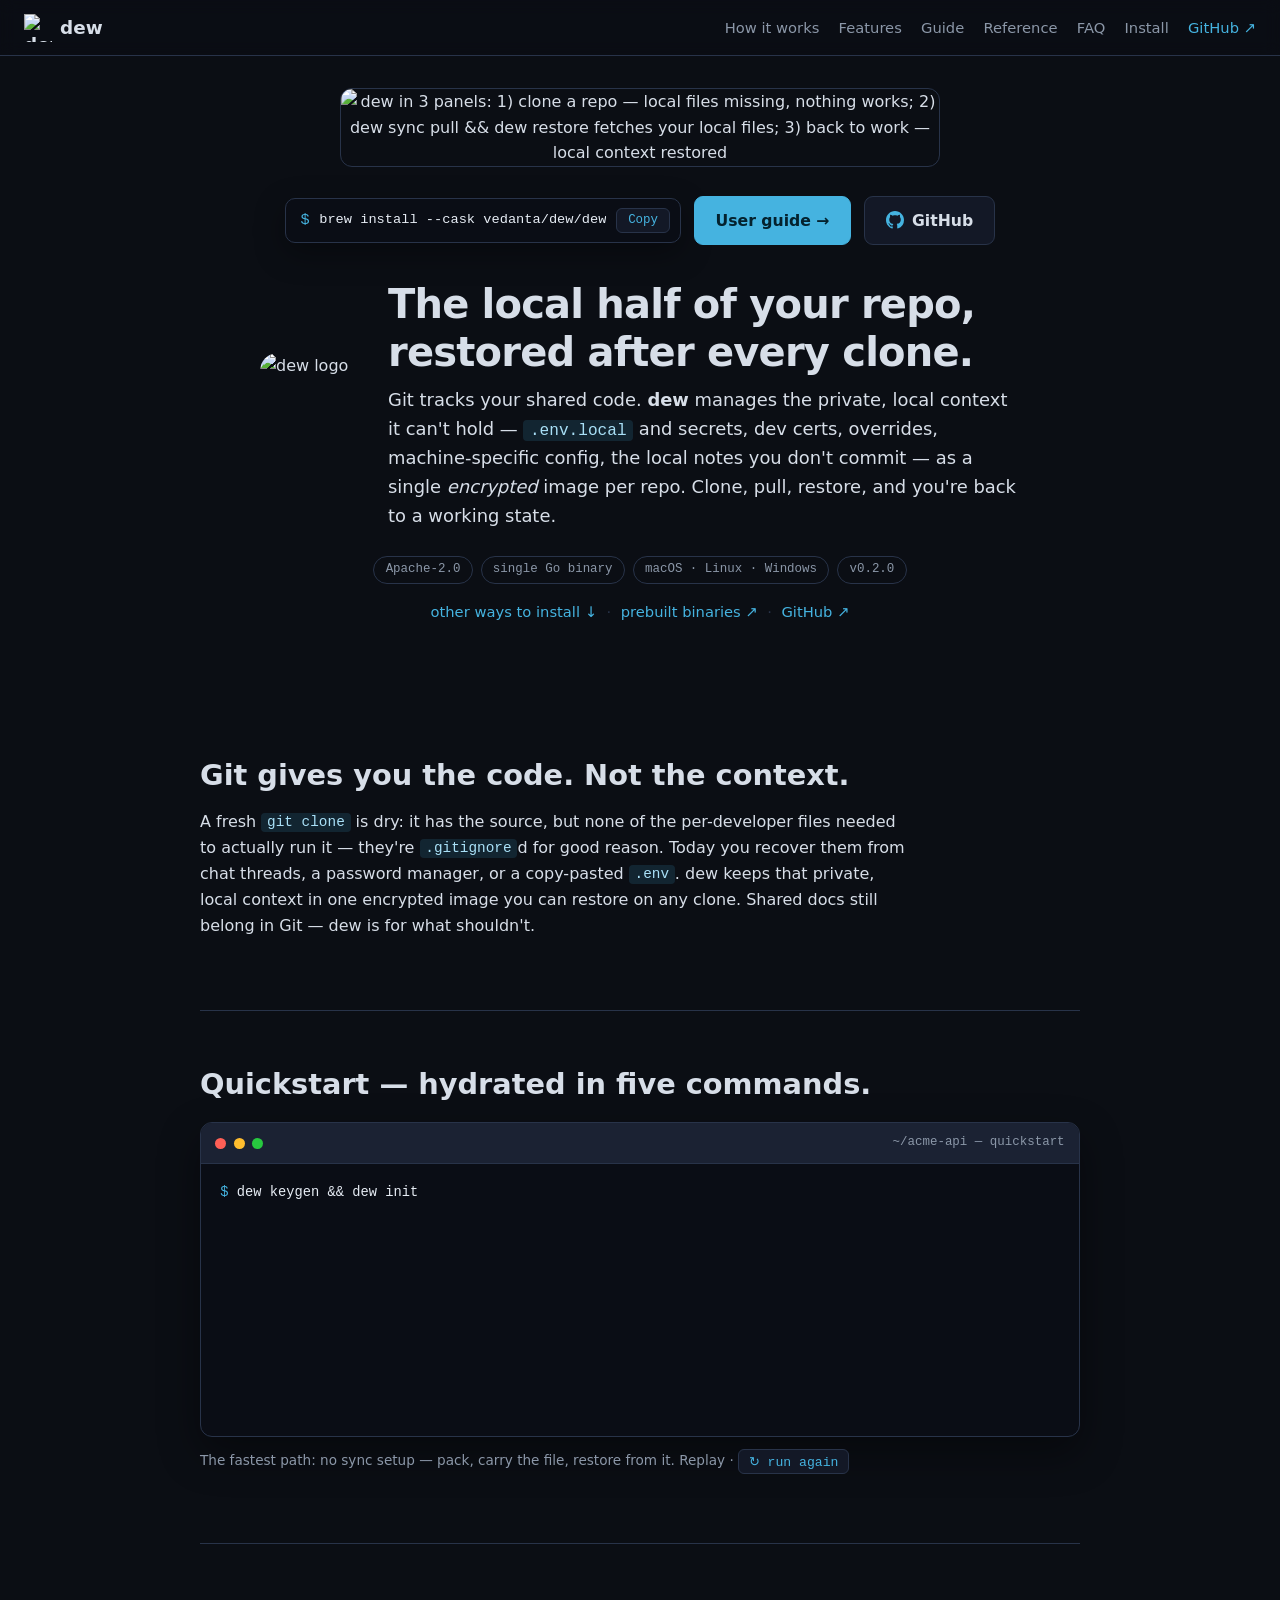
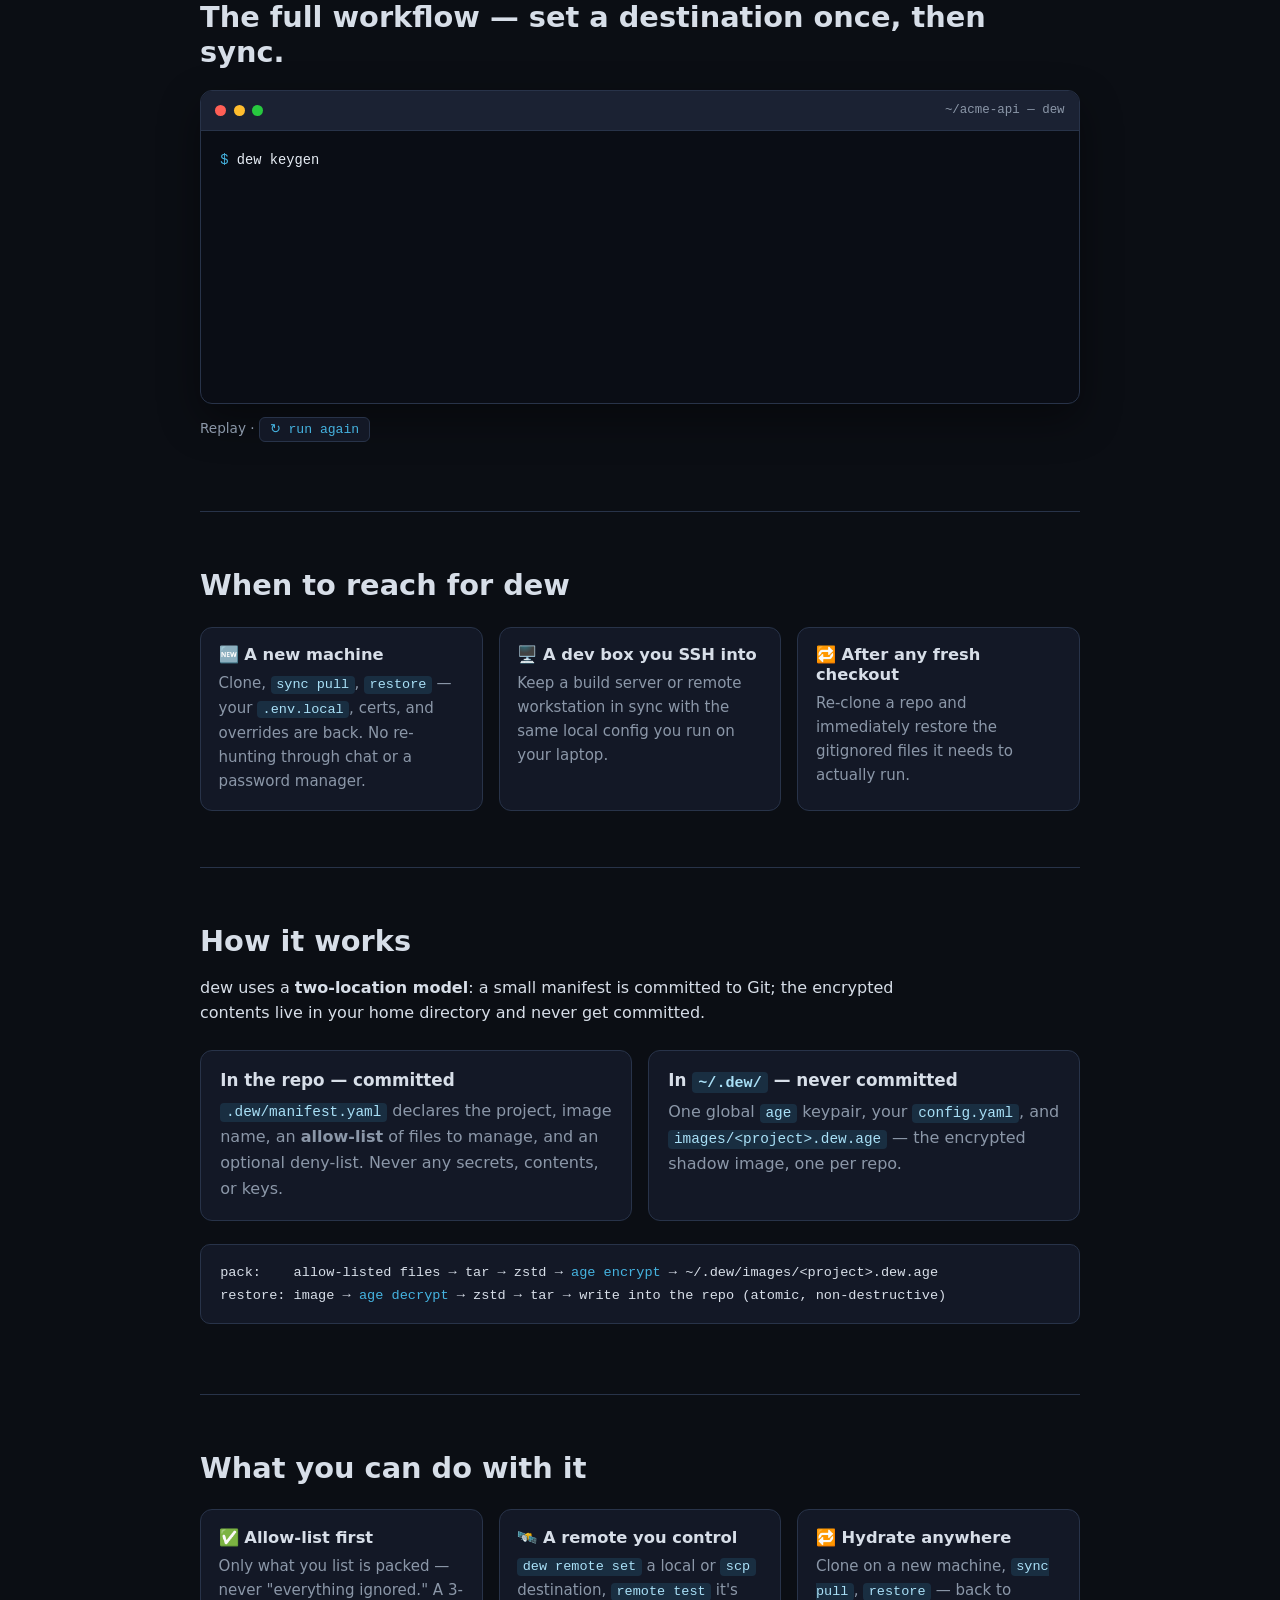
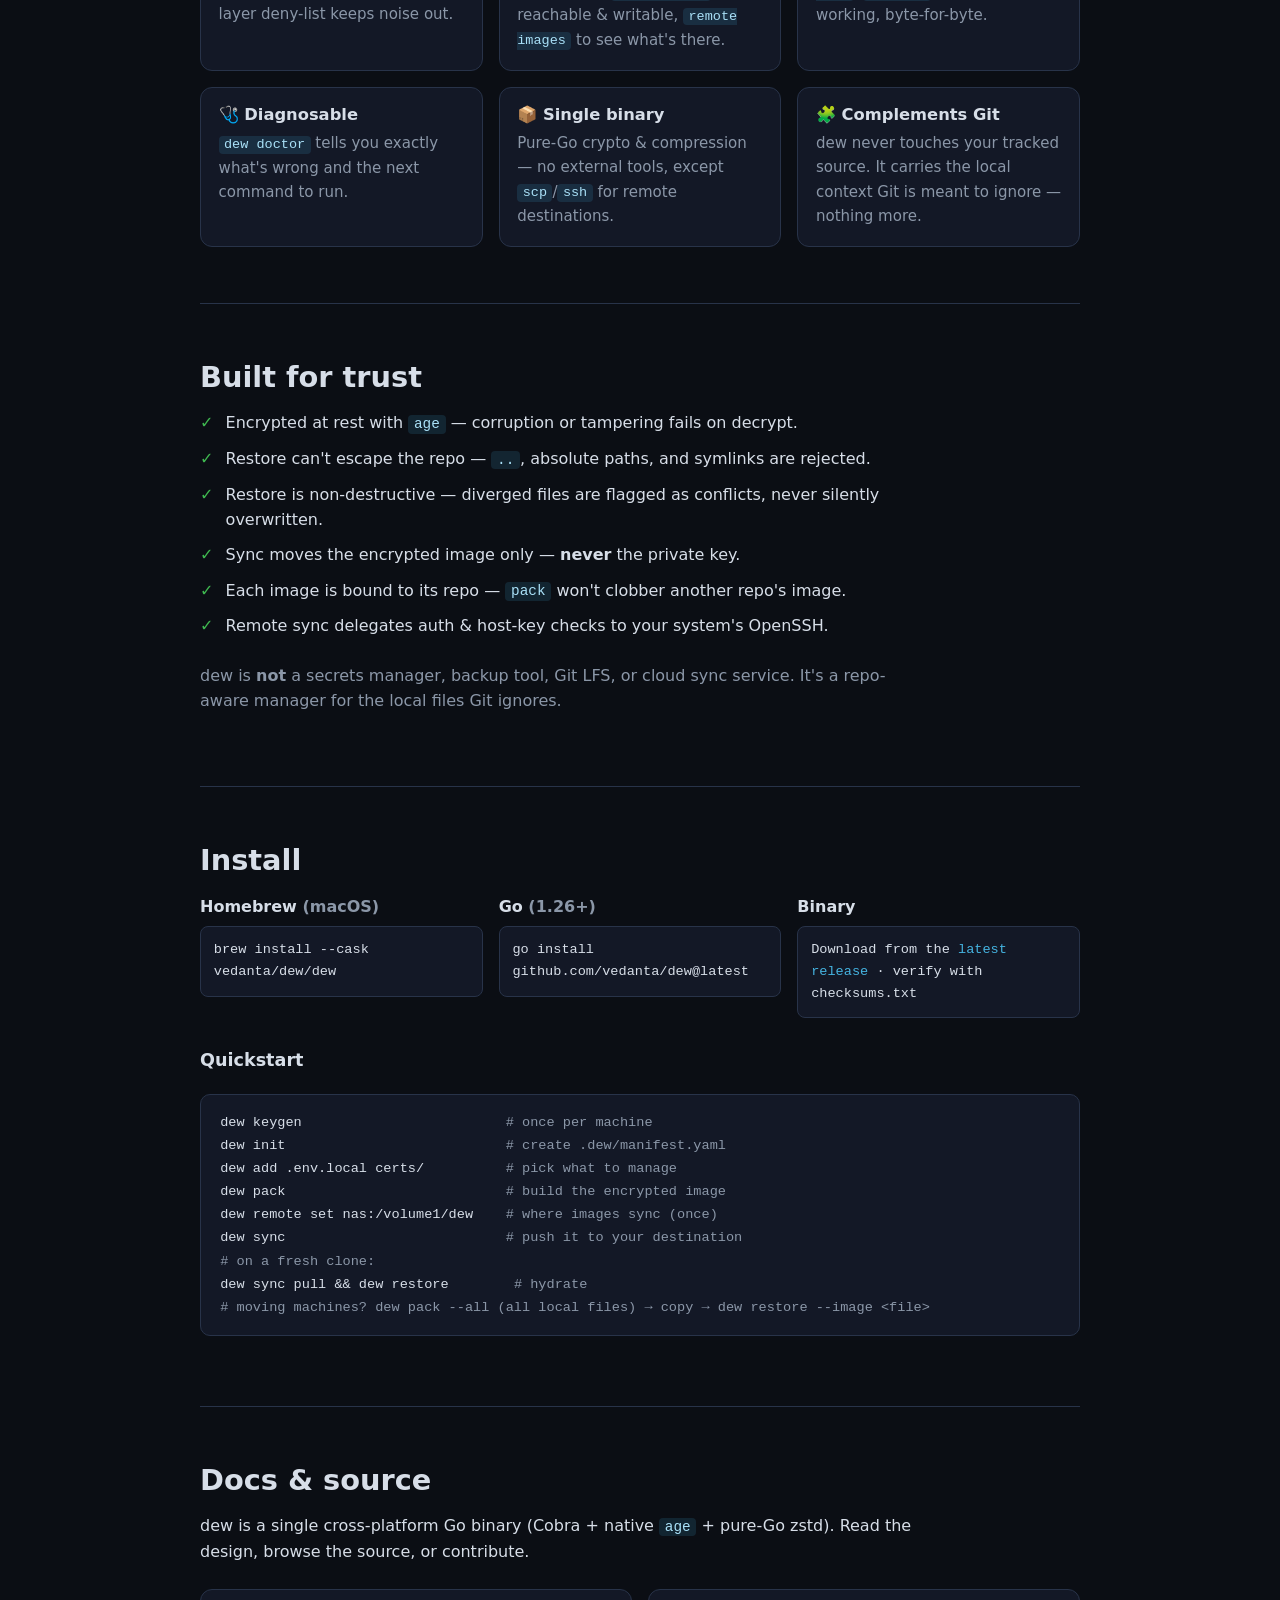
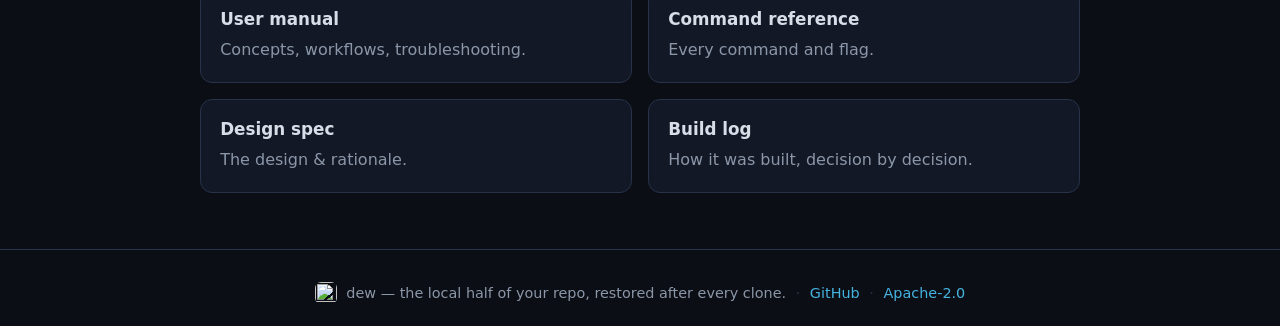
==== commit de5e73a7: "feat(site): javadoc-style command reference, generated from the CLI A new reference.html rendered by" ====
--- a/site/index.html
+++ b/site/index.html
@@ -23,7 +23,7 @@
     <a href="#how">How it works</a>
     <a href="#features">Features</a>
     <a href="guide.html">Guide</a>
-    <a href="commands.html">Commands</a>
+    <a href="reference.html">Reference</a>
     <a href="faq.html">FAQ</a>
     <a href="#install">Install</a>
     <a class="ghost" href="https://github.com/vedanta/dew">GitHub ↗</a>
--- a/site/style.css
+++ b/site/style.css
@@ -232,3 +232,41 @@
 
 /* Version badge for newly added commands/flags on the reference pages. */
 .ver { font-family: var(--mono); font-size: 0.68rem; color: var(--accent); background: var(--accent-soft); border: 1px solid var(--accent); border-radius: 999px; padding: 0.05rem 0.5rem; margin-left: 0.5rem; vertical-align: middle; white-space: nowrap; }
+
+/* ── Generated command reference (reference.html) ───────────────────── */
+.ref-layout { display: grid; grid-template-columns: 260px 1fr; gap: 2.5rem; max-width: 1180px; margin: 0 auto; padding: 2rem 1.5rem 4rem; align-items: start; }
+.ref-nav { position: sticky; top: 72px; max-height: calc(100vh - 88px); overflow-y: auto; font-size: 0.85rem; }
+.ref-nav-group { margin-bottom: 1.1rem; }
+.ref-nav-group h4 { margin: 0 0 0.4rem; font-size: 0.72rem; text-transform: uppercase; letter-spacing: 0.06em; color: var(--muted); font-weight: 700; }
+.ref-nav ul { list-style: none; margin: 0; padding: 0; }
+.ref-nav li { margin: 0.12rem 0; }
+.ref-nav a { color: var(--muted); display: block; padding: 0.12rem 0.5rem; border-radius: 5px; border-left: 2px solid transparent; }
+.ref-nav a:hover { color: var(--text); background: var(--accent-soft); border-left-color: var(--accent); }
+.ref-nav code { background: none; padding: 0; color: inherit; font-size: 0.82em; }
+.ref-intro h1 { margin: 0 0 0.5rem; }
+.ref-intro .lede { color: var(--muted); max-width: 60ch; }
+.ref-group { margin-top: 2.5rem; }
+.ref-group h2 { text-align: left; border-bottom: 1px solid var(--border); padding-bottom: 0.4rem; }
+.ref-cmd { padding: 1.6rem 0; border-top: 1px solid var(--border); }
+.ref-group h2 + .ref-cmd { border-top: none; }
+.ref-cmd h3 { font-family: var(--mono); font-size: 1.1rem; margin: 0 0 0.35rem; scroll-margin-top: 80px; }
+.ref-cmd h3 code { background: none; padding: 0; color: var(--text); }
+.ref-short { color: var(--muted); margin: 0 0 1rem; }
+.ref-field { display: grid; grid-template-columns: 96px 1fr; gap: 0.8rem; margin: 0.7rem 0; align-items: baseline; }
+.ref-label { font-size: 0.7rem; text-transform: uppercase; letter-spacing: 0.06em; color: var(--muted); font-weight: 700; padding-top: 0.15rem; }
+.ref-val { font-size: 0.92rem; }
+.ref-syn, .ref-ex { margin: 0; background: var(--code-bg, rgba(127,127,127,0.09)); border: 1px solid var(--border); border-radius: 7px; padding: 0.7rem 0.9rem; overflow-x: auto; font-family: var(--mono); font-size: 0.86rem; }
+.ref-syn { color: var(--accent); }
+.ref-desc { grid-column: 1 / -1; }
+.ref-desc p { margin: 0.6rem 0; max-width: 68ch; }
+.ref-desc pre { background: rgba(127,127,127,0.09); border: 1px solid var(--border); border-radius: 7px; padding: 0.6rem 0.9rem; overflow-x: auto; font-size: 0.85rem; }
+.ref-params { grid-column: 1 / -1; border-collapse: collapse; width: 100%; font-size: 0.88rem; }
+.ref-params th { text-align: left; font-size: 0.72rem; text-transform: uppercase; letter-spacing: 0.05em; color: var(--muted); border-bottom: 1px solid var(--border); padding: 0.4rem 0.6rem 0.4rem 0; }
+.ref-params td { border-bottom: 1px solid var(--border); padding: 0.5rem 0.6rem 0.5rem 0; vertical-align: top; }
+.ref-params td:last-child { width: 55%; }
+.ref-field .ref-params { margin-top: 0.2rem; }
+@media (max-width: 820px) {
+  .ref-layout { grid-template-columns: 1fr; }
+  .ref-nav { position: static; max-height: none; border-bottom: 1px solid var(--border); padding-bottom: 1rem; margin-bottom: 1rem; }
+  .ref-field { grid-template-columns: 1fr; gap: 0.25rem; }
+}
